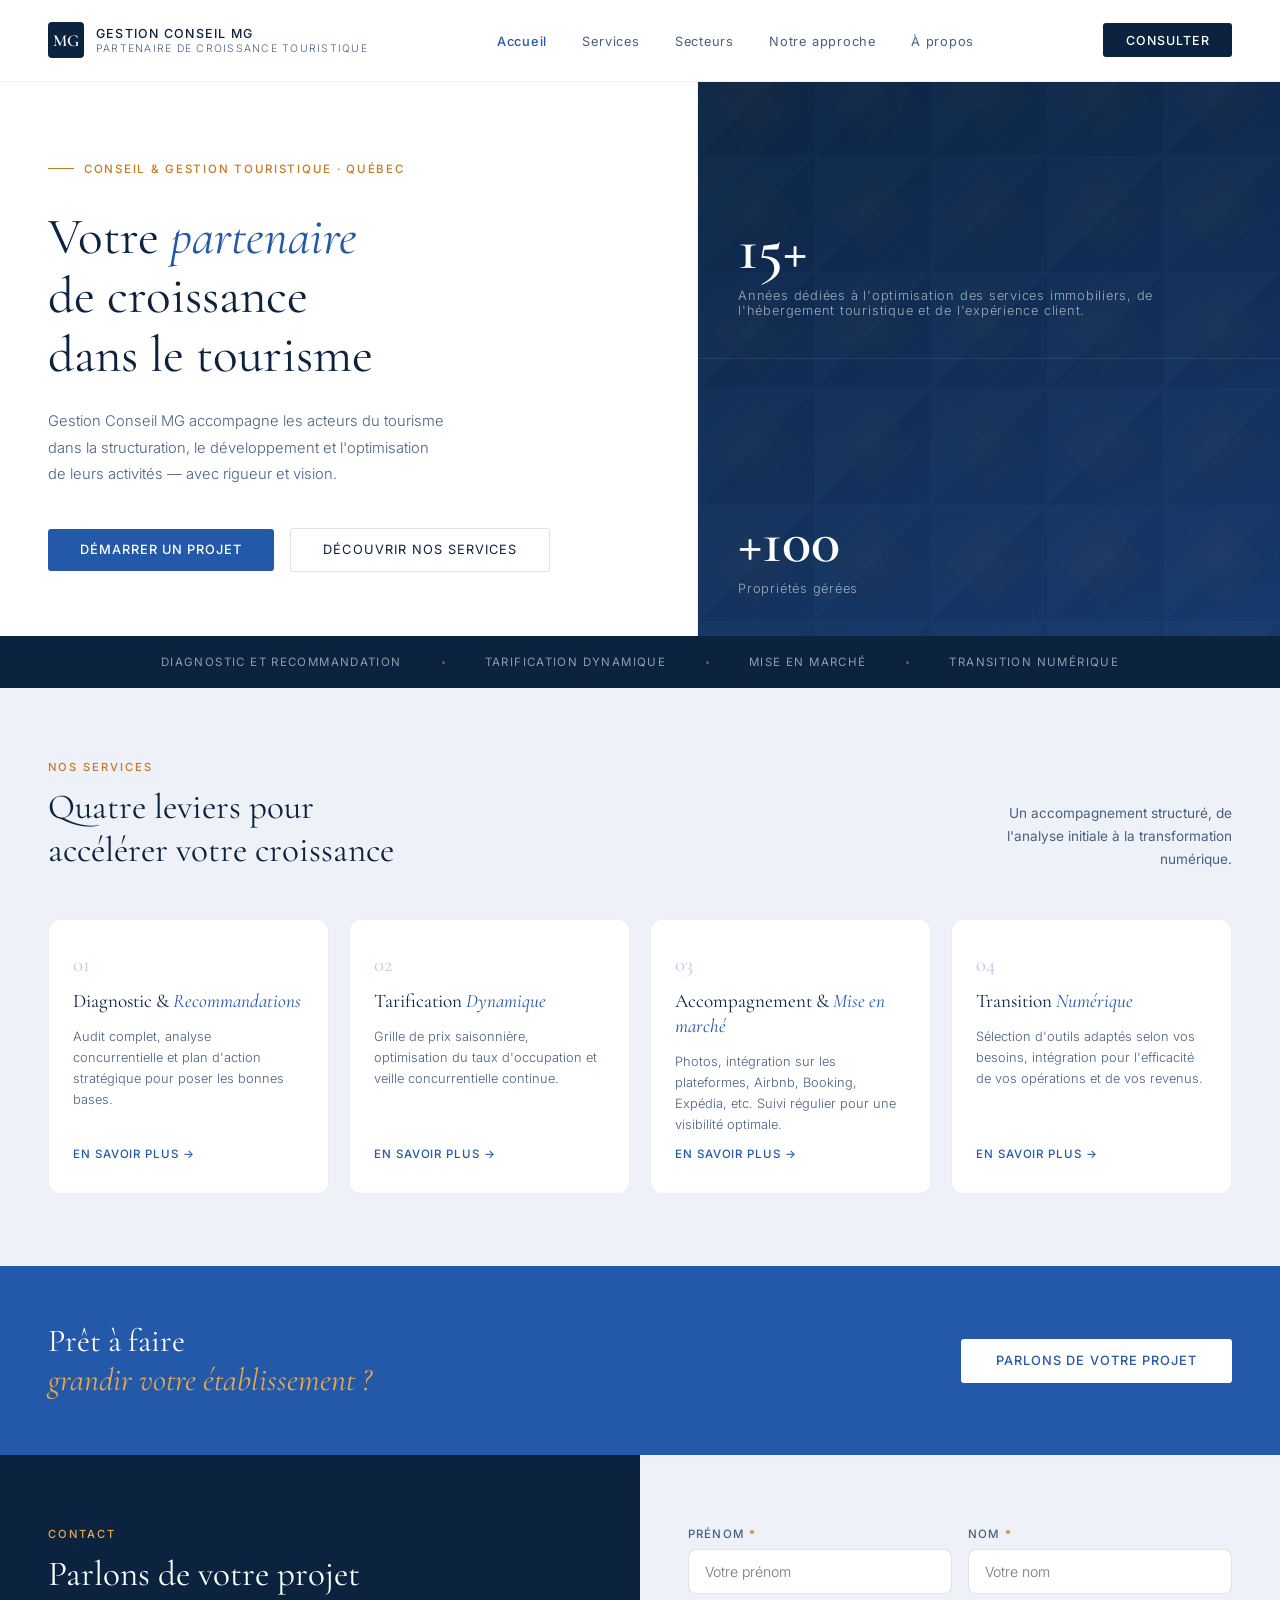
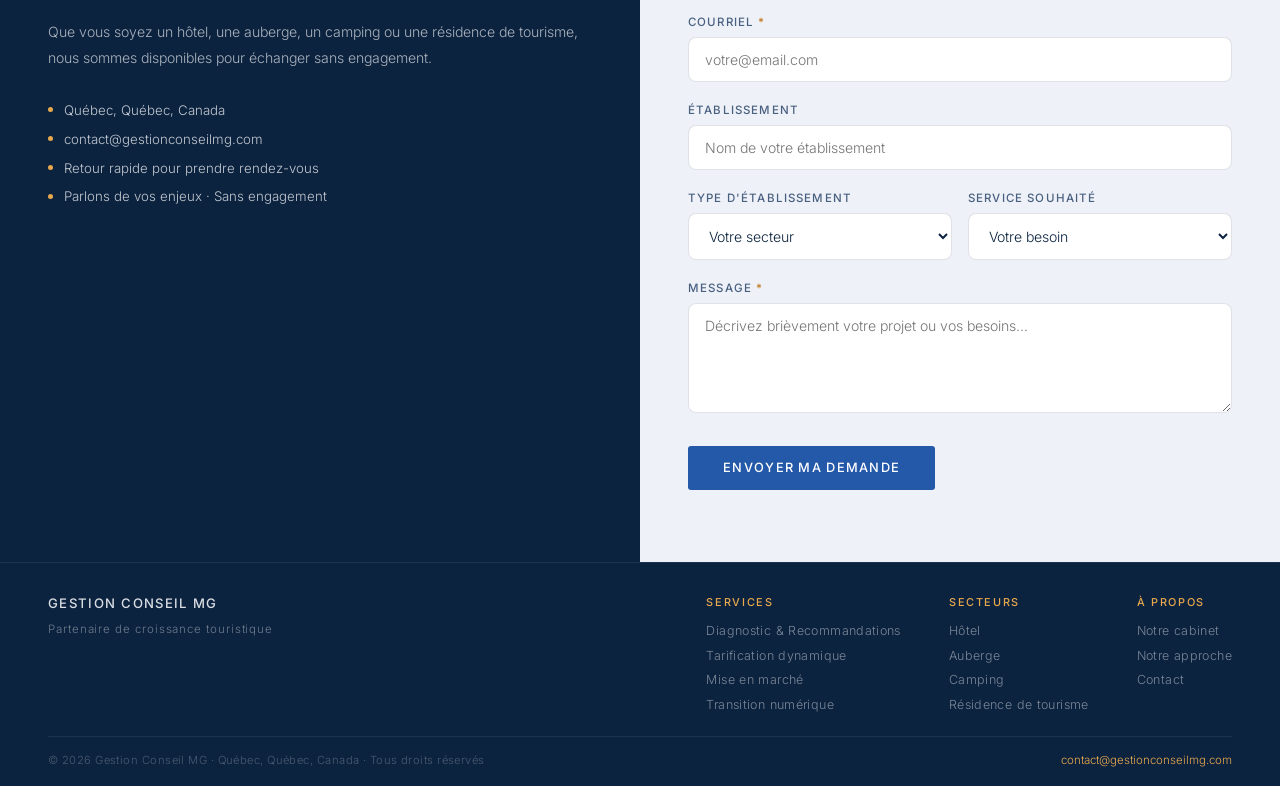
==== index.html @ 6c63197f "Rename index (3).html to index.html" ====
<!DOCTYPE html>
<html lang="fr">
<head>
  <meta charset="UTF-8"/>
  <meta name="viewport" content="width=device-width, initial-scale=1.0"/>
  <title>Gestion Conseil MG | Partenaire de croissance touristique</title>
  <meta name="description" content="Gestion Conseil MG accompagne les hôtels, auberges, campings et résidences de tourisme dans leur développement stratégique."/>
  <link rel="stylesheet" href="style.css"/>
  <style>
    .hero { display: grid; grid-template-columns: 1.2fr 1fr; min-height: 540px; }
    .hero-left { padding: 5rem 3rem 4rem; display: flex; flex-direction: column; justify-content: center; border-right: 0.5px solid var(--border-soft); }
    .hero-tag { display: inline-flex; align-items: center; gap: 10px; margin-bottom: 2rem; }
    .tag-line { width: 26px; height: 1px; background: var(--ocre); }
    .tag-txt { font-size: 0.72rem; font-weight: 500; letter-spacing: 0.15em; color: var(--ocre); text-transform: uppercase; }
    h1 { font-family: 'Cormorant Garamond', serif; font-size: 3.2rem; line-height: 1.15; color: var(--text); margin-bottom: 1.5rem; font-weight: 400; }
    h1 em { font-style: italic; color: var(--cobalt); }
    .hero-desc { font-size: 0.92rem; font-weight: 300; color: var(--text-muted); line-height: 1.8; max-width: 400px; margin-bottom: 2.5rem; }
    .hero-actions { display: flex; gap: 1rem; align-items: center; flex-wrap: wrap; }
    .hero-right { display: grid; grid-template-rows: 1fr 1fr; background: var(--encre); position: relative; overflow: hidden; }
    .hero-right-bg { position: absolute; inset: 0; width: 100%; height: 100%; z-index: 0; opacity: 0.18; }
    .hero-right-overlay { position: absolute; inset: 0; background: linear-gradient(160deg,rgba(12,35,64,.55) 0%,rgba(36,88,168,.35) 100%); z-index: 1; }
    .hero-stat-block { padding: 2.5rem; border-bottom: 0.5px solid rgba(255,255,255,.08); display: flex; flex-direction: column; justify-content: flex-end; position: relative; z-index: 2; }
    .hero-stat-block:last-child { border-bottom: none; }
    .big-num { font-family: 'Cormorant Garamond', serif; font-size: 3.8rem; font-weight: 600; color: #fff; line-height: 1; }
    .big-label { font-size: 0.8rem; font-weight: 300; color: rgba(255,255,255,.6); letter-spacing: .06em; margin-top: .5rem; }
    /* Services cards aperçu */
    .home-services { padding: 4.5rem 3rem; background: var(--bg-soft); }
    .svc-grid { display: grid; grid-template-columns: repeat(4,1fr); gap: 1.25rem; margin-top: 2.5rem; }
    .svc-card { background: var(--bg); border: 0.5px solid var(--border-soft); border-radius: var(--radius-lg); padding: 2rem 1.5rem; display: flex; flex-direction: column; gap: 0.75rem; transition: border-color .2s, box-shadow .2s; }
    .svc-card:hover { border-color: var(--cobalt); }
    .svc-n { font-family: 'Cormorant Garamond', serif; font-size: 1.3rem; color: var(--cobalt); opacity: .3; }
    .svc-card h3 { font-family: 'Cormorant Garamond', serif; font-size: 1.2rem; font-weight: 400; color: var(--text); line-height: 1.3; }
    .svc-card h3 em { font-style: italic; color: var(--cobalt); }
    .svc-card p { font-size: 0.8rem; font-weight: 300; color: var(--text-muted); line-height: 1.65; flex: 1; }
    .svc-link { font-size: 0.72rem; font-weight: 500; color: var(--cobalt); letter-spacing: .08em; text-transform: uppercase; text-decoration: none; }
    /* CTA BAND */
    .cta-band { padding: 3.5rem 3rem; background: var(--cobalt); display: flex; align-items: center; justify-content: space-between; gap: 2rem; flex-wrap: wrap; }
    .cta-band h2 { font-family: 'Cormorant Garamond', serif; font-size: 2rem; color: #fff; font-weight: 400; }
    .cta-band h2 em { font-style: italic; color: var(--safran); }
    .btn-white { background: #fff; color: var(--cobalt); border: none; padding: .9rem 2.2rem; font-family: 'Inter', sans-serif; font-size: .8rem; font-weight: 500; letter-spacing: .08em; text-transform: uppercase; cursor: pointer; border-radius: 3px; transition: opacity .2s; text-decoration: none; display: inline-block; }
    .btn-white:hover { opacity: .9; }
    /* CONTACT */
    .contact-section { display: grid; grid-template-columns: 1fr 1fr; }
    .contact-left { padding: 4.5rem 3rem; background: var(--encre); }
    .contact-left .sec-label { color: var(--safran); }
    .contact-left h2 { font-family: 'Cormorant Garamond', serif; font-size: 2.2rem; color: #fff; margin-bottom: 1.5rem; }
    .contact-left p { font-size: .88rem; font-weight: 300; color: rgba(255,255,255,.65); line-height: 1.8; margin-bottom: 2rem; }
    .contact-details { display: flex; flex-direction: column; gap: .8rem; }
    .cd { font-size: .83rem; font-weight: 300; color: rgba(255,255,255,.75); display: flex; align-items: center; gap: 11px; }
    .cd-dot { width: 5px; height: 5px; border-radius: 50%; background: var(--safran); flex-shrink: 0; }
    .contact-right { padding: 4.5rem 3rem; background: var(--bg-soft); }
    .form-group { margin-bottom: 1.3rem; }
    .form-group label { display: block; font-size: .72rem; font-weight: 500; letter-spacing: .1em; text-transform: uppercase; color: var(--text-muted); margin-bottom: .5rem; }
    .form-group input, .form-group textarea, .form-group select { width: 100%; padding: .82rem 1rem; border: 0.5px solid var(--border); border-radius: var(--radius); background: var(--bg); color: var(--text); font-family: 'Inter', sans-serif; font-size: .88rem; font-weight: 300; outline: none; transition: border-color .2s; }
    .form-group input:focus, .form-group textarea:focus, .form-group select:focus { border-color: var(--cobalt); }
    .form-group textarea { min-height: 110px; resize: vertical; }
    .form-row { display: grid; grid-template-columns: 1fr 1fr; gap: 1rem; }
    .submit { background: var(--cobalt); color: #fff; border: none; padding: .9rem 2.2rem; font-family: 'Inter', sans-serif; font-size: .8rem; font-weight: 500; letter-spacing: .1em; text-transform: uppercase; cursor: pointer; border-radius: 3px; margin-top: .5rem; transition: opacity .2s; }
    .submit:hover { opacity: .88; }
    @media (max-width:860px) {
      .hero { grid-template-columns: 1fr; }
      .hero-right { grid-template-columns: 1fr 1fr; grid-template-rows: auto; min-height: auto; }
      .hero-stat-block { border-bottom: none; border-right: 0.5px solid rgba(255,255,255,.08); }
      .hero-stat-block:last-child { border-right: none; }
      h1 { font-size: 2.4rem; }
      .hero-left { padding: 3rem 1.5rem; }
      .svc-grid { grid-template-columns: 1fr 1fr; }
      .home-services { padding: 3rem 1.5rem; }
      .cta-band { padding: 2.5rem 1.5rem; flex-direction: column; align-items: flex-start; }
      .contact-section { grid-template-columns: 1fr; }
      .contact-left, .contact-right { padding: 3rem 1.5rem; }
      .form-row { grid-template-columns: 1fr; }
    }
    @media (max-width:520px) { .svc-grid { grid-template-columns: 1fr; } }
  </style>
</head>
<body>

<nav>
  <a class="logo-wrap" href="index.html">
    <div class="logo-mark"><span>MG</span></div>
    <div><div class="logo-text">Gestion Conseil MG</div><div class="logo-sub">Partenaire de croissance touristique</div></div>
  </a>
  <ul class="nav-links">
    <li><a href="index.html" class="active">Accueil</a></li>
    <li><a href="services.html">Services</a></li>
    <li><a href="secteurs.html">Secteurs</a></li>
    <li><a href="approche.html">Notre approche</a></li>
    <li><a href="apropos.html">À propos</a></li>
  </ul>
  <a class="nav-cta" href="#contact">Consulter</a>
  <button class="hamburger" aria-label="Menu"><span></span><span></span><span></span></button>
</nav>
<div class="mobile-menu">
  <a href="index.html">Accueil</a>
  <a href="services.html">Services</a>
  <a href="secteurs.html">Secteurs</a>
  <a href="approche.html">Notre approche</a>
  <a href="apropos.html">À propos</a>
  <a class="mobile-cta" href="#contact">Consulter</a>
</div>

<!-- HERO -->
<section class="hero">
  <div class="hero-left">
    <div class="hero-tag"><div class="tag-line"></div><div class="tag-txt">Conseil &amp; Gestion Touristique · Québec</div></div>
    <h1>Votre <em>partenaire</em><br>de croissance<br>dans le tourisme</h1>
    <p class="hero-desc">Gestion Conseil MG accompagne les acteurs du tourisme dans la structuration, le développement et l'optimisation de leurs activités — avec rigueur et vision.</p>
    <div class="hero-actions">
      <a class="btn-dark" href="#contact">Démarrer un projet</a>
      <a class="btn-outline" href="services.html">Découvrir nos services</a>
    </div>
  </div>
  <div class="hero-right">
    <svg class="hero-right-bg" xmlns="http://www.w3.org/2000/svg" viewBox="0 0 400 600" preserveAspectRatio="xMidYMid slice">
      <defs>
        <pattern id="geo" x="0" y="0" width="80" height="80" patternUnits="userSpaceOnUse">
          <polygon points="0,0 80,0 0,80" fill="#5B90D8" opacity=".6"/>
          <polygon points="80,80 80,0 0,80" fill="#2458A8" opacity=".5"/>
          <polygon points="40,10 70,40 40,70 10,40" fill="#C47A1E" opacity=".25"/>
          <rect x="32" y="32" width="16" height="16" fill="#fff" opacity=".08" transform="rotate(45 40 40)"/>
        </pattern>
        <pattern id="grid" x="0" y="0" width="40" height="40" patternUnits="userSpaceOnUse">
          <line x1="40" y1="0" x2="0" y2="40" stroke="#fff" stroke-width=".4" opacity=".3"/>
          <line x1="0" y1="0" x2="40" y2="40" stroke="#fff" stroke-width=".4" opacity=".15"/>
        </pattern>
      </defs>
      <rect width="400" height="600" fill="url(#geo)"/>
      <rect width="400" height="600" fill="url(#grid)"/>
      <polygon points="0,0 200,0 0,200" fill="#E8A84C" opacity=".12"/>
      <polygon points="400,600 200,600 400,400" fill="#5B90D8" opacity=".15"/>
      <circle cx="320" cy="480" r="90" fill="none" stroke="#C47A1E" stroke-width="1" opacity=".2"/>
      <circle cx="80" cy="120" r="60" fill="none" stroke="#fff" stroke-width=".8" opacity=".12"/>
      <line x1="0" y1="400" x2="400" y2="200" stroke="#E8A84C" stroke-width=".8" opacity=".15"/>
    </svg>
    <div class="hero-right-overlay"></div>
    <div class="hero-stat-block">
      <div class="big-num">15+</div>
      <div class="big-label">Années dédiées à l'optimisation des services immobiliers, de l'hébergement touristique et de l'expérience client.</div>
    </div>
    <div class="hero-stat-block">
      <div class="big-num">+100</div>
      <div class="big-label">Propriétés gérées</div>
    </div>
  </div>
</section>

<!-- TAGLINE BAR -->
<div class="tagline-bar">
  <span class="tl-item">Diagnostic et Recommandation </span><div class="tl-dot"></div>
  <span class="tl-item">Tarification dynamique</span><div class="tl-dot"></div>
  <span class="tl-item">Mise en marché</span><div class="tl-dot"></div>
  <span class="tl-item">Transition numérique</span>
</div>

<!-- APERÇU SERVICES -->
<section class="home-services">
  <div class="sec-header">
    <div><span class="sec-label">Nos services</span><h2>Quatre leviers pour<br>accélérer votre croissance</h2></div>
    <p class="sec-desc-right">Un accompagnement structuré, de l'analyse initiale à la transformation numérique.</p>
  </div>
  <div class="svc-grid">
    <div class="svc-card">
      <div class="svc-n">01</div>
      <h3>Diagnostic &amp; <em>Recommandations</em></h3>
      <p>Audit complet, analyse concurrentielle et plan d'action stratégique pour poser les bonnes bases.</p>
      <a class="svc-link" href="services.html">En savoir plus →</a>
    </div>
    <div class="svc-card">
      <div class="svc-n">02</div>
      <h3>Tarification <em>Dynamique</em></h3>
      <p>Grille de prix saisonnière, optimisation du taux d'occupation et veille concurrentielle continue.</p>
      <a class="svc-link" href="services.html">En savoir plus →</a>
    </div>
    <div class="svc-card">
      <div class="svc-n">03</div>
      <h3>Accompagnement &amp; <em>Mise en marché</em></h3>
      <p>Photos, intégration sur les plateformes, Airbnb, Booking, Expédia, etc. Suivi régulier pour une visibilité optimale.</p>
      <a class="svc-link" href="services.html">En savoir plus →</a>
    </div>
    <div class="svc-card">
      <div class="svc-n">04</div>
      <h3>Transition <em>Numérique</em></h3>
      <p>Sélection d'outils adaptés selon vos besoins, intégration pour l'efficacité de vos opérations et de vos revenus.</p>
      <a class="svc-link" href="services.html">En savoir plus →</a>
    </div>
  </div>
</section>

<!-- CTA BAND -->
<div class="cta-band">
  <h2>Prêt à faire<br><em>grandir votre établissement ?</em></h2>
  <a class="btn-white" href="#contact">Parlons de votre projet</a>
</div>

<!-- CONTACT -->
<section class="contact-section" id="contact">
  <div class="contact-left">
    <span class="sec-label">Contact</span>
    <h2>Parlons de votre projet</h2>
    <p>Que vous soyez un hôtel, une auberge, un camping ou une résidence de tourisme, nous sommes disponibles pour échanger sans engagement.</p>
    <div class="contact-details">
      <div class="cd"><div class="cd-dot"></div>Québec, Québec, Canada</div>
      <div class="cd"><div class="cd-dot"></div>contact@gestionconseilmg.com</div>
      <div class="cd"><div class="cd-dot"></div>Retour rapide pour prendre rendez-vous</div>
      <div class="cd"><div class="cd-dot"></div>Parlons de vos enjeux · Sans engagement</div>
    </div>
  </div>
  <div class="contact-right">

    <!-- Message de succès (masqué par défaut) -->
    <div id="form-success" style="display:none;padding:2.5rem;text-align:center;">
      <div style="width:52px;height:52px;background:#EEF2F8;border-radius:50%;display:flex;align-items:center;justify-content:center;margin:0 auto 1.25rem;">
        <svg width="24" height="24" viewBox="0 0 24 24" fill="none" stroke="#2458A8" stroke-width="2" stroke-linecap="round" stroke-linejoin="round"><polyline points="20 6 9 17 4 12"/></svg>
      </div>
      <h3 style="font-family:'Cormorant Garamond',serif;font-size:1.5rem;font-weight:400;color:#0C2340;margin-bottom:.6rem">Message envoyé !</h3>
      <p style="font-size:.88rem;font-weight:300;color:#4A6080;line-height:1.7">Merci pour votre message. Nous vous répondrons dans les 24h ouvrées.</p>
      <button onclick="resetForm()" style="margin-top:1.5rem;background:transparent;border:1px solid #2458A8;color:#2458A8;padding:.6rem 1.4rem;border-radius:3px;font-family:'Inter',sans-serif;font-size:.78rem;font-weight:500;letter-spacing:.08em;text-transform:uppercase;cursor:pointer;">Envoyer un autre message</button>
    </div>

    <!-- Message d'erreur (masqué par défaut) -->
    <div id="form-error" style="display:none;padding:.75rem 1rem;background:#FEF2F2;border:0.5px solid #FCA5A5;border-radius:6px;margin-bottom:1.2rem;font-size:.83rem;color:#991B1B;">
      Une erreur s'est produite. Veuillez réessayer ou nous écrire directement à <a href="mailto:contact@gestionconseilmg.com" style="color:#991B1B;font-weight:500">contact@gestionconseilmg.com</a>
    </div>

    <form id="contact-form"
          action="https://formspree.io/f/xbdpvber"
          method="POST">

      <!-- Champ anti-spam honeypot (invisible) -->
      <input type="text" name="_gotcha" style="display:none"/>

      <!-- Sujet du courriel reçu dans Formspree -->
      <input type="hidden" name="_subject" value="Nouvelle demande — Gestion Conseil MG"/>

      <div class="form-row">
        <div class="form-group">
          <label for="prenom">Prénom <span style="color:#C47A1E">*</span></label>
          <input type="text" id="prenom" name="prenom" placeholder="Votre prénom" required/>
        </div>
        <div class="form-group">
          <label for="nom">Nom <span style="color:#C47A1E">*</span></label>
          <input type="text" id="nom" name="nom" placeholder="Votre nom" required/>
        </div>
      </div>

      <div class="form-group">
        <label for="email">Courriel <span style="color:#C47A1E">*</span></label>
        <input type="email" id="email" name="email" placeholder="votre@email.com" required/>
      </div>

      <div class="form-group">
        <label for="etablissement">Établissement</label>
        <input type="text" id="etablissement" name="etablissement" placeholder="Nom de votre établissement"/>
      </div>

      <div class="form-row">
        <div class="form-group">
          <label for="secteur">Type d'établissement</label>
          <select id="secteur" name="secteur">
            <option value="" disabled selected>Votre secteur</option>
            <option>Hôtel</option>
            <option>Auberge</option>
            <option>Camping</option>
            <option>Résidence de tourisme</option>
            <option>Autre</option>
          </select>
        </div>
        <div class="form-group">
          <label for="service">Service souhaité</label>
          <select id="service" name="service">
            <option value="" disabled selected>Votre besoin</option>
            <option>Diagnostic et recommandations</option>
            <option>Tarification dynamique</option>
            <option>Mise en marché</option>
            <option>Transition numérique</option>
            <option>Autre</option>
            <option>L'ensemble</option>
            
          </select>
        </div>
      </div>

      <div class="form-group">
        <label for="message">Message <span style="color:#C47A1E">*</span></label>
        <textarea id="message" name="message" placeholder="Décrivez brièvement votre projet ou vos besoins..." required></textarea>
      </div>

      <button type="submit" class="submit" id="submit-btn">Envoyer ma demande</button>
    </form>
  </div>
</section>

<!-- FOOTER -->
<footer>
  <div class="footer-top">
    <div class="foot-brand">
      <span class="foot-logo">Gestion Conseil MG</span>
      <span class="foot-tagline">Partenaire de croissance touristique</span>
    </div>
    <div class="foot-nav">
      <div class="foot-nav-col">
        <span class="foot-col-title">Services</span>
        <a href="services.html">Diagnostic &amp; Recommandations</a>
        <a href="services.html">Tarification dynamique</a>
        <a href="services.html">Mise en marché</a>
        <a href="services.html">Transition numérique</a>
      </div>
      <div class="foot-nav-col">
        <span class="foot-col-title">Secteurs</span>
        <a href="secteurs.html">Hôtel</a>
        <a href="secteurs.html">Auberge</a>
        <a href="secteurs.html">Camping</a>
        <a href="secteurs.html">Résidence de tourisme</a>
      </div>
      <div class="foot-nav-col">
        <span class="foot-col-title">À propos</span>
        <a href="apropos.html">Notre cabinet</a>
        <a href="approche.html">Notre approche</a>
        <a href="#contact">Contact</a>
      </div>
    </div>
  </div>
  <div class="footer-bottom">
    <span class="foot-copy">© 2026 Gestion Conseil MG · Québec, Québec, Canada · Tous droits réservés</span>
    <span class="foot-contact"><a href="mailto:matthieu.gergaud@gmail.com">contact@gestionconseilmg.com</a></span>
  </div>
</footer>

<script>
// Hamburger menu
const hamburger=document.querySelector('.hamburger'),mobileMenu=document.querySelector('.mobile-menu');
hamburger.addEventListener('click',()=>{hamburger.classList.toggle('open');mobileMenu.classList.toggle('open');document.body.style.overflow=mobileMenu.classList.contains('open')?'hidden':'';});
mobileMenu.querySelectorAll('a').forEach(a=>a.addEventListener('click',()=>{hamburger.classList.remove('open');mobileMenu.classList.remove('open');document.body.style.overflow='';}));

// Formulaire Formspree
const form = document.getElementById('contact-form');
const btn  = document.getElementById('submit-btn');
const successBox = document.getElementById('form-success');
const errorBox   = document.getElementById('form-error');

form.addEventListener('submit', async function(e) {
  e.preventDefault();
  errorBox.style.display = 'none';

  // État : envoi en cours
  btn.textContent = 'Envoi en cours…';
  btn.disabled = true;
  btn.style.opacity = '0.65';

  try {
    const data = new FormData(form);
    const response = await fetch(form.action, {
      method: 'POST',
      body: data,
      headers: { 'Accept': 'application/json' }
    });

    if (response.ok) {
      // Succès : afficher le message de confirmation
      form.style.display = 'none';
      successBox.style.display = 'block';
    } else {
      // Erreur serveur Formspree
      const json = await response.json();
      throw new Error(json.error || 'Erreur serveur');
    }
  } catch (err) {
    // Afficher le message d'erreur
    errorBox.style.display = 'block';
    btn.textContent = 'Envoyer ma demande';
    btn.disabled = false;
    btn.style.opacity = '1';
    errorBox.scrollIntoView({ behavior: 'smooth', block: 'nearest' });
  }
});

function resetForm() {
  form.reset();
  form.style.display = 'block';
  successBox.style.display = 'none';
  btn.textContent = 'Envoyer ma demande';
  btn.disabled = false;
  btn.style.opacity = '1';
}
</script>
</body>
</html>
---- style.css ----
@import url('https://fonts.googleapis.com/css2?family=Cormorant+Garamond:ital,wght@0,400;0,600;1,400&family=Inter:wght@300;400;500&display=swap');

:root {
  --encre:       #0C2340;
  --cobalt:      #2458A8;
  --ciel:        #5B90D8;
  --ocre:        #C47A1E;
  --safran:      #E8A84C;
  --ivoire:      #FAF4EA;
  --text:        #0C2340;
  --text-muted:  #4A6080;
  --bg:          #ffffff;
  --bg-soft:     #EEF2F8;
  --border:      rgba(12,35,64,0.13);
  --border-soft: rgba(12,35,64,0.07);
  --radius:      8px;
  --radius-lg:   12px;
}

* { margin: 0; padding: 0; box-sizing: border-box; }
body { font-family: 'Inter', sans-serif; background: var(--bg); color: var(--text); -webkit-font-smoothing: antialiased; }

/* NAV */
nav { display: flex; justify-content: space-between; align-items: center; padding: 1.4rem 3rem; border-bottom: 0.5px solid var(--border-soft); position: sticky; top: 0; background: var(--bg); z-index: 200; }
.logo-wrap { display: flex; align-items: center; gap: 12px; text-decoration: none; }
.logo-mark { width: 36px; height: 36px; background: var(--encre); border-radius: 4px; display: flex; align-items: center; justify-content: center; flex-shrink: 0; }
.logo-mark span { font-family: 'Cormorant Garamond', serif; font-size: 1.05rem; font-weight: 600; color: #fff; }
.logo-text { font-size: 0.78rem; font-weight: 500; letter-spacing: 0.1em; color: var(--text); text-transform: uppercase; line-height: 1.3; }
.logo-sub { font-size: 0.65rem; font-weight: 300; letter-spacing: 0.12em; color: var(--text-muted); text-transform: uppercase; }
.nav-links { display: flex; gap: 2.2rem; list-style: none; align-items: center; }
.nav-links a { font-size: 0.8rem; color: var(--text-muted); text-decoration: none; letter-spacing: 0.06em; transition: color 0.2s; }
.nav-links a:hover, .nav-links a.active { color: var(--cobalt); font-weight: 500; }
.nav-cta { font-size: 0.78rem; font-weight: 500; background: var(--encre); color: #fff; border: none; padding: 0.6rem 1.4rem; border-radius: 3px; cursor: pointer; font-family: 'Inter', sans-serif; letter-spacing: 0.08em; text-transform: uppercase; transition: opacity 0.2s; text-decoration: none; display: inline-block; }
.nav-cta:hover { opacity: 0.85; }

/* HAMBURGER */
.hamburger { display: none; flex-direction: column; gap: 5px; cursor: pointer; padding: 4px; background: none; border: none; z-index: 300; }
.hamburger span { display: block; width: 24px; height: 2px; background: var(--encre); border-radius: 2px; transition: transform 0.3s, opacity 0.3s; }
.hamburger.open span:nth-child(1) { transform: translateY(7px) rotate(45deg); }
.hamburger.open span:nth-child(2) { opacity: 0; }
.hamburger.open span:nth-child(3) { transform: translateY(-7px) rotate(-45deg); }

/* MENU MOBILE */
.mobile-menu { display: none; position: fixed; inset: 0; background: var(--bg); z-index: 150; flex-direction: column; align-items: center; justify-content: center; padding: 5rem 2rem 3rem; }
.mobile-menu.open { display: flex; }
.mobile-menu a { font-size: 1.6rem; font-family: 'Cormorant Garamond', serif; font-weight: 400; color: var(--text); text-decoration: none; padding: 1.1rem 0; width: 100%; text-align: center; border-bottom: 0.5px solid var(--border-soft); transition: color 0.2s; }
.mobile-menu a:first-child { border-top: 0.5px solid var(--border-soft); }
.mobile-menu a:hover { color: var(--cobalt); }
.mobile-menu .mobile-cta { margin-top: 2rem; background: var(--cobalt); color: #fff; padding: 0.9rem 2.5rem; border-radius: 3px; font-family: 'Inter', sans-serif; font-size: 0.85rem; font-weight: 500; letter-spacing: 0.08em; text-transform: uppercase; text-decoration: none; }

/* TAGLINE BAR */
.tagline-bar { padding: 1.2rem 3rem; display: flex; align-items: center; justify-content: center; gap: 2.5rem; background: var(--encre); flex-wrap: wrap; }
.tl-item { font-size: 0.72rem; font-weight: 400; color: rgba(255,255,255,0.55); letter-spacing: 0.12em; text-transform: uppercase; }
.tl-dot { width: 3px; height: 3px; border-radius: 50%; background: var(--ocre); opacity: 0.6; }

/* FOOTER */
footer { padding: 2rem 3rem 1.2rem; background: var(--encre); border-top: 0.5px solid rgba(255,255,255,0.07); }
.footer-top { display: flex; justify-content: space-between; align-items: flex-start; flex-wrap: wrap; gap: 2rem; margin-bottom: 1.5rem; }
.foot-brand .foot-logo { font-size: 0.82rem; font-weight: 500; letter-spacing: 0.1em; color: rgba(255,255,255,0.85); text-transform: uppercase; display: block; margin-bottom: 0.4rem; }
.foot-brand .foot-tagline { font-size: 0.72rem; font-weight: 300; color: rgba(255,255,255,0.4); letter-spacing: 0.08em; }
.foot-nav { display: flex; gap: 3rem; flex-wrap: wrap; }
.foot-nav-col { display: flex; flex-direction: column; gap: 0.6rem; }
.foot-nav-col .foot-col-title { font-size: 0.68rem; font-weight: 500; letter-spacing: 0.15em; text-transform: uppercase; color: var(--safran); margin-bottom: 0.3rem; }
.foot-nav-col a { font-size: 0.78rem; font-weight: 300; color: rgba(255,255,255,0.45); text-decoration: none; transition: color 0.2s; letter-spacing: 0.03em; }
.foot-nav-col a:hover { color: rgba(255,255,255,0.85); }
.footer-bottom { border-top: 0.5px solid rgba(255,255,255,0.07); padding-top: 1rem; display: flex; justify-content: space-between; align-items: center; flex-wrap: wrap; gap: 0.5rem; }
.foot-copy { font-size: 0.7rem; font-weight: 300; color: rgba(255,255,255,0.25); letter-spacing: 0.04em; }
.foot-contact { font-size: 0.72rem; font-weight: 300; color: rgba(255,255,255,0.35); }
.foot-contact a { color: var(--safran); text-decoration: none; }
.foot-contact a:hover { color: #fff; }

/* COMPOSANTS */
.sec-label { font-size: 0.7rem; font-weight: 500; letter-spacing: 0.18em; color: var(--ocre); text-transform: uppercase; margin-bottom: 0.75rem; display: block; }
h2 { font-family: 'Cormorant Garamond', serif; font-size: 2.2rem; font-weight: 400; color: var(--text); line-height: 1.2; }
.sec-header { display: flex; align-items: flex-end; justify-content: space-between; margin-bottom: 3rem; }
.sec-desc-right { font-size: 0.85rem; color: var(--text-muted); line-height: 1.7; max-width: 280px; text-align: right; }
.section { padding: 4.5rem 3rem; }
.btn-dark { background: var(--cobalt); color: #fff; border: none; padding: 0.85rem 2rem; font-family: 'Inter', sans-serif; font-size: 0.8rem; font-weight: 500; letter-spacing: 0.08em; text-transform: uppercase; cursor: pointer; border-radius: 3px; transition: opacity 0.2s; text-decoration: none; display: inline-block; }
.btn-dark:hover { opacity: 0.88; }
.btn-outline { background: transparent; color: var(--text); border: 0.5px solid var(--border); padding: 0.85rem 2rem; font-family: 'Inter', sans-serif; font-size: 0.8rem; letter-spacing: 0.08em; text-transform: uppercase; cursor: pointer; border-radius: 3px; transition: border-color 0.2s, color 0.2s; text-decoration: none; display: inline-block; }
.btn-outline:hover { border-color: var(--ocre); color: var(--ocre); }
.page-hero { padding: 4rem 3rem 3.5rem; background: var(--encre); }
.page-hero .sec-label { color: var(--safran); }
.page-hero h1 { font-family: 'Cormorant Garamond', serif; font-size: 2.8rem; font-weight: 400; line-height: 1.15; color: #fff; margin-bottom: 1rem; }
.page-hero h1 em { font-style: italic; color: var(--safran); }
.page-hero p { font-size: 0.95rem; font-weight: 300; color: rgba(255,255,255,0.6); line-height: 1.8; max-width: 520px; }

/* RESPONSIVE */
@media (max-width: 860px) {
  nav { padding: 1rem 1.5rem; }
  .nav-links, .nav-cta { display: none; }
  .hamburger { display: flex; }
  .page-hero { padding: 3rem 1.5rem 2.5rem; }
  .page-hero h1 { font-size: 2rem; }
  .section { padding: 3rem 1.5rem; }
  .sec-header { flex-direction: column; align-items: flex-start; gap: 1rem; }
  .sec-desc-right { text-align: left; max-width: 100%; }
  footer { padding: 2rem 1.5rem 1.2rem; }
  .footer-top { flex-direction: column; gap: 1.5rem; }
  .foot-nav { gap: 1.5rem; }
  .tagline-bar { gap: 1.2rem; padding: 1rem 1.5rem; }
  .footer-bottom { flex-direction: column; align-items: flex-start; gap: 0.4rem; }
  .hero-right-bg {
    position: absolute;
    inset: 0;
    width: 100%;
    height: 100%;
    z-index: 0;
    opacity: 0.40;
    object-fit: cover;
}
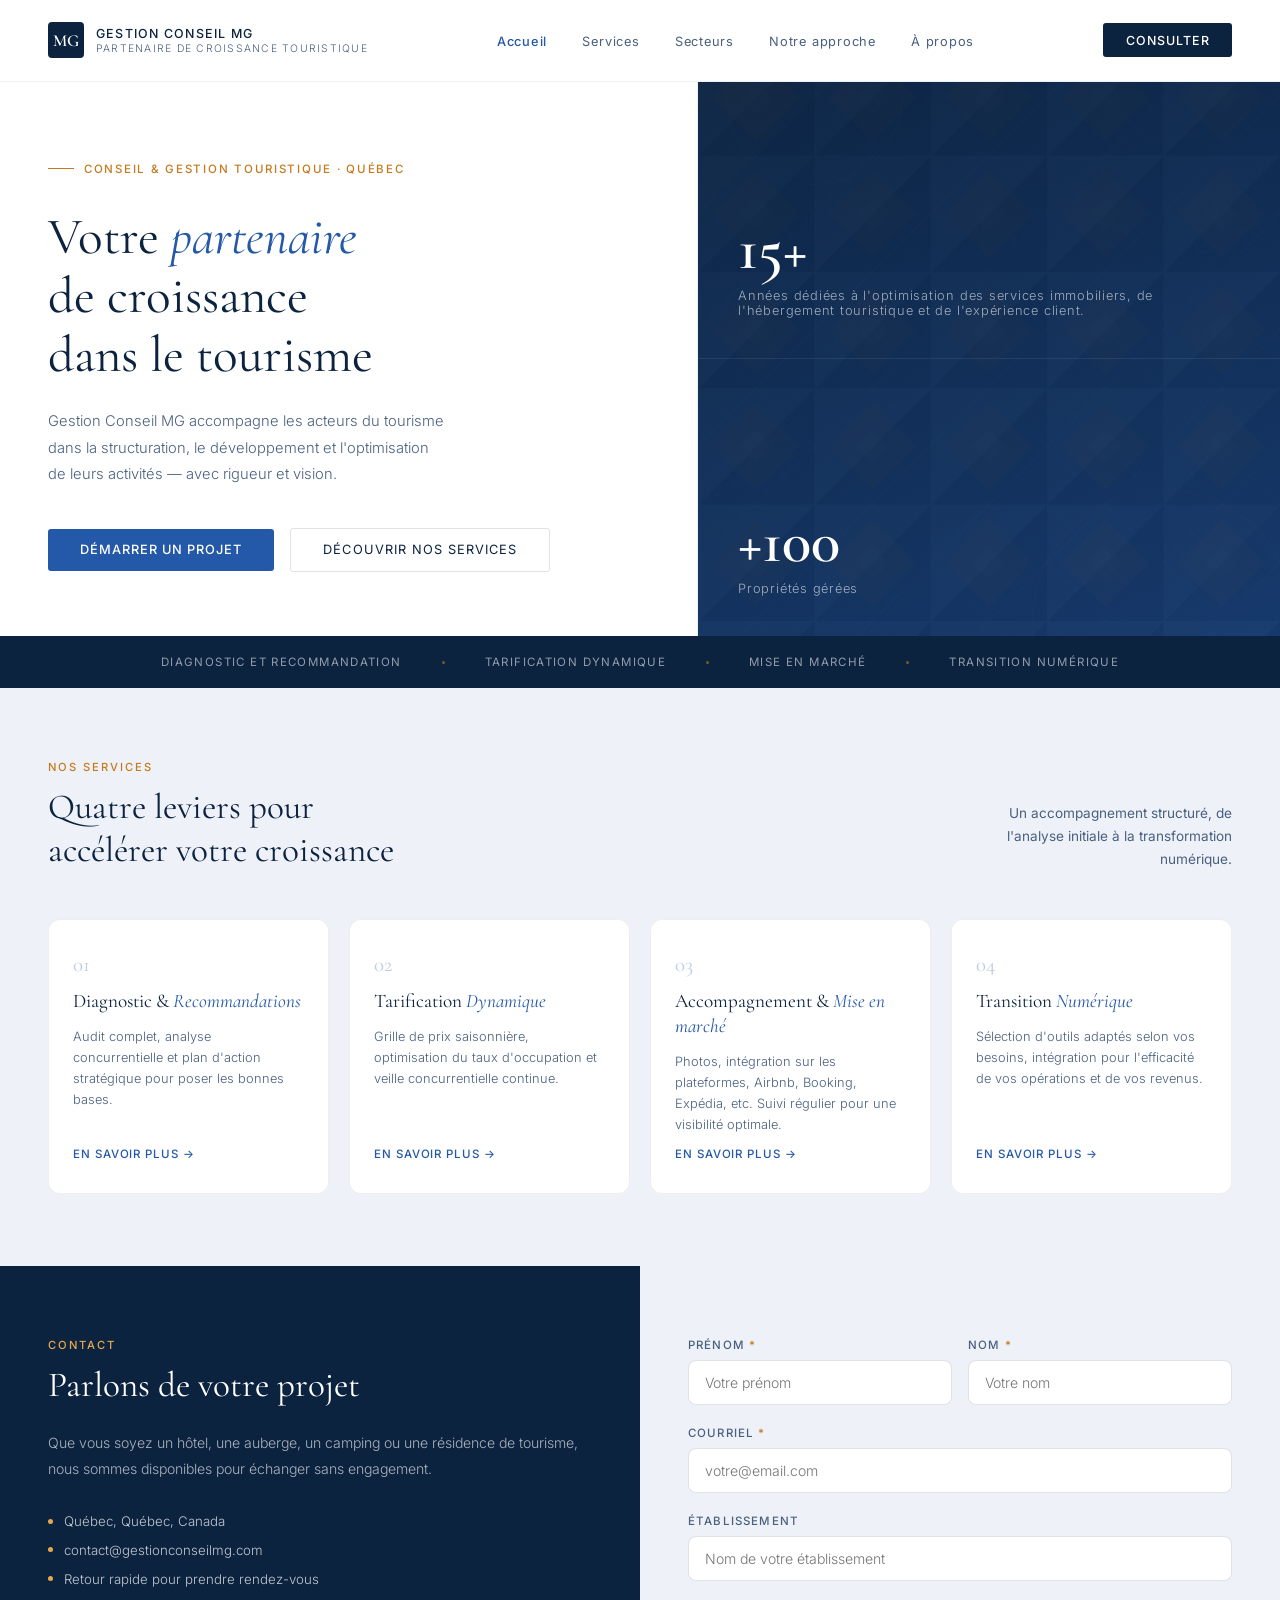
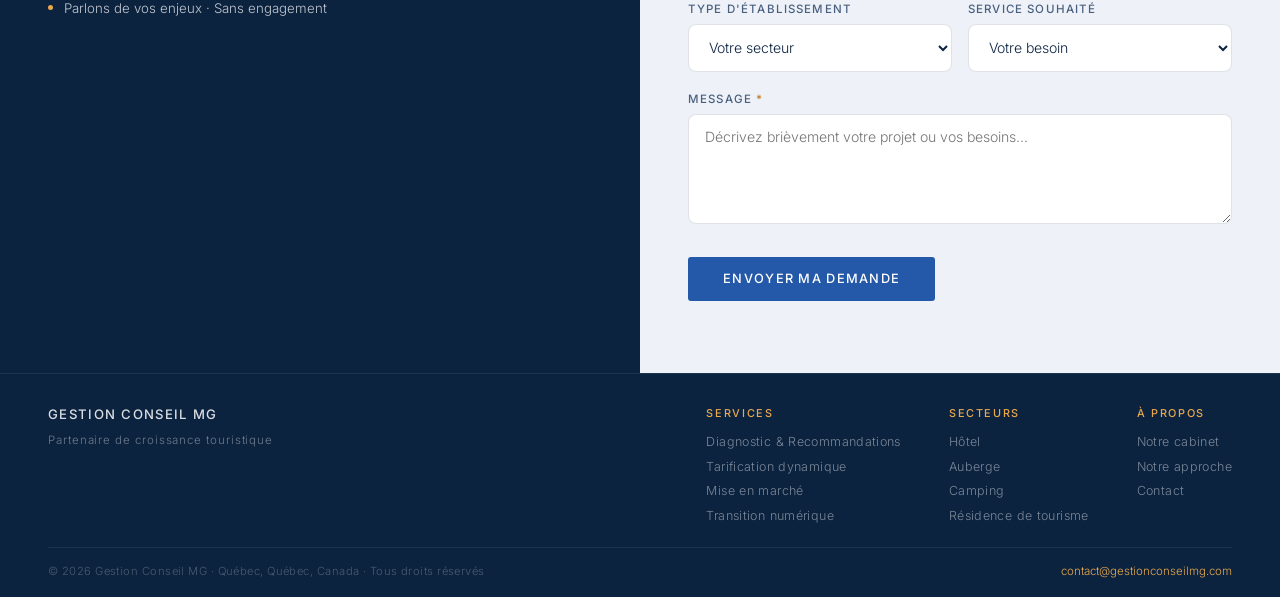
==== commit 847605f3: "Update index.html" ====
--- a/index.html
+++ b/index.html
@@ -187,12 +187,6 @@
   </div>
 </section>
 
-<!-- CTA BAND -->
-<div class="cta-band">
-  <h2>Prêt à faire<br><em>grandir votre établissement ?</em></h2>
-  <a class="btn-white" href="#contact">Parlons de votre projet</a>
-</div>
-
 <!-- CONTACT -->
 <section class="contact-section" id="contact">
   <div class="contact-left">
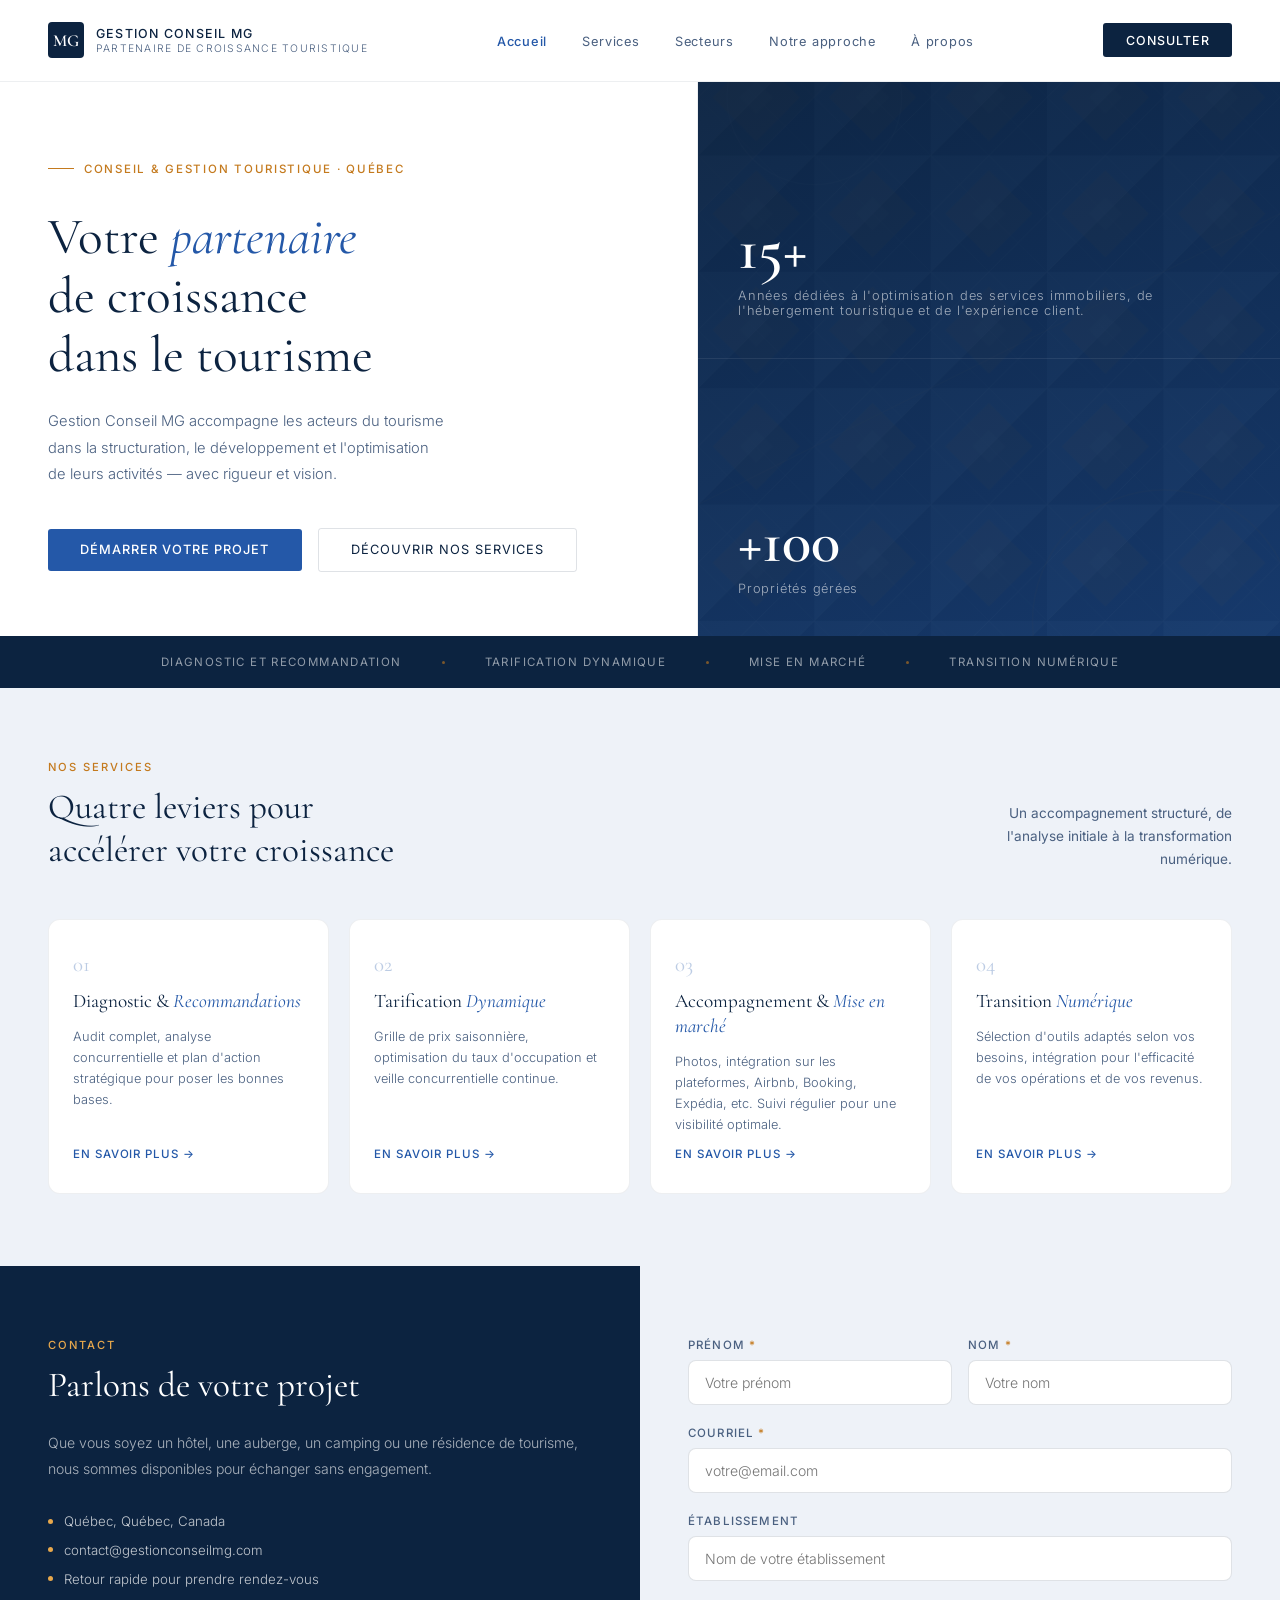
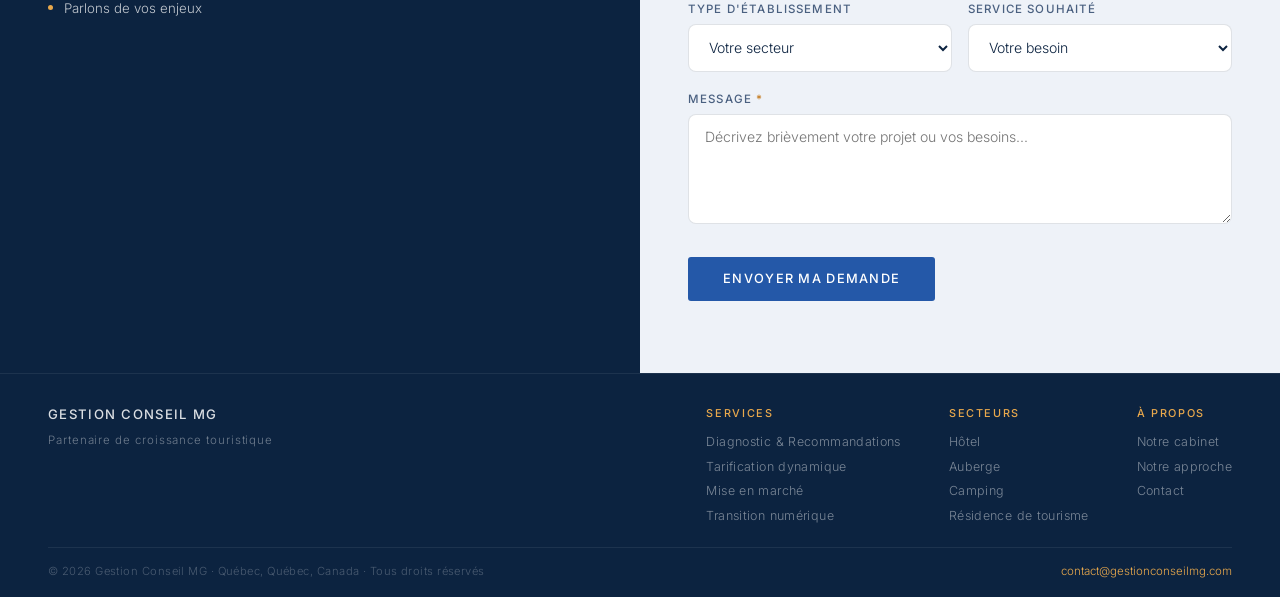
==== commit cdc45512: "Update project initiation text in index.html" ====
--- a/index.html
+++ b/index.html
@@ -107,7 +107,7 @@
     <h1>Votre <em>partenaire</em><br>de croissance<br>dans le tourisme</h1>
     <p class="hero-desc">Gestion Conseil MG accompagne les acteurs du tourisme dans la structuration, le développement et l'optimisation de leurs activités — avec rigueur et vision.</p>
     <div class="hero-actions">
-      <a class="btn-dark" href="#contact">Démarrer un projet</a>
+      <a class="btn-dark" href="#contact">Démarrer votre projet</a>
       <a class="btn-outline" href="services.html">Découvrir nos services</a>
     </div>
   </div>
@@ -197,7 +197,7 @@
       <div class="cd"><div class="cd-dot"></div>Québec, Québec, Canada</div>
       <div class="cd"><div class="cd-dot"></div>contact@gestionconseilmg.com</div>
       <div class="cd"><div class="cd-dot"></div>Retour rapide pour prendre rendez-vous</div>
-      <div class="cd"><div class="cd-dot"></div>Parlons de vos enjeux · Sans engagement</div>
+      <div class="cd"><div class="cd-dot"></div>Parlons de vos enjeux</div>
     </div>
   </div>
   <div class="contact-right">
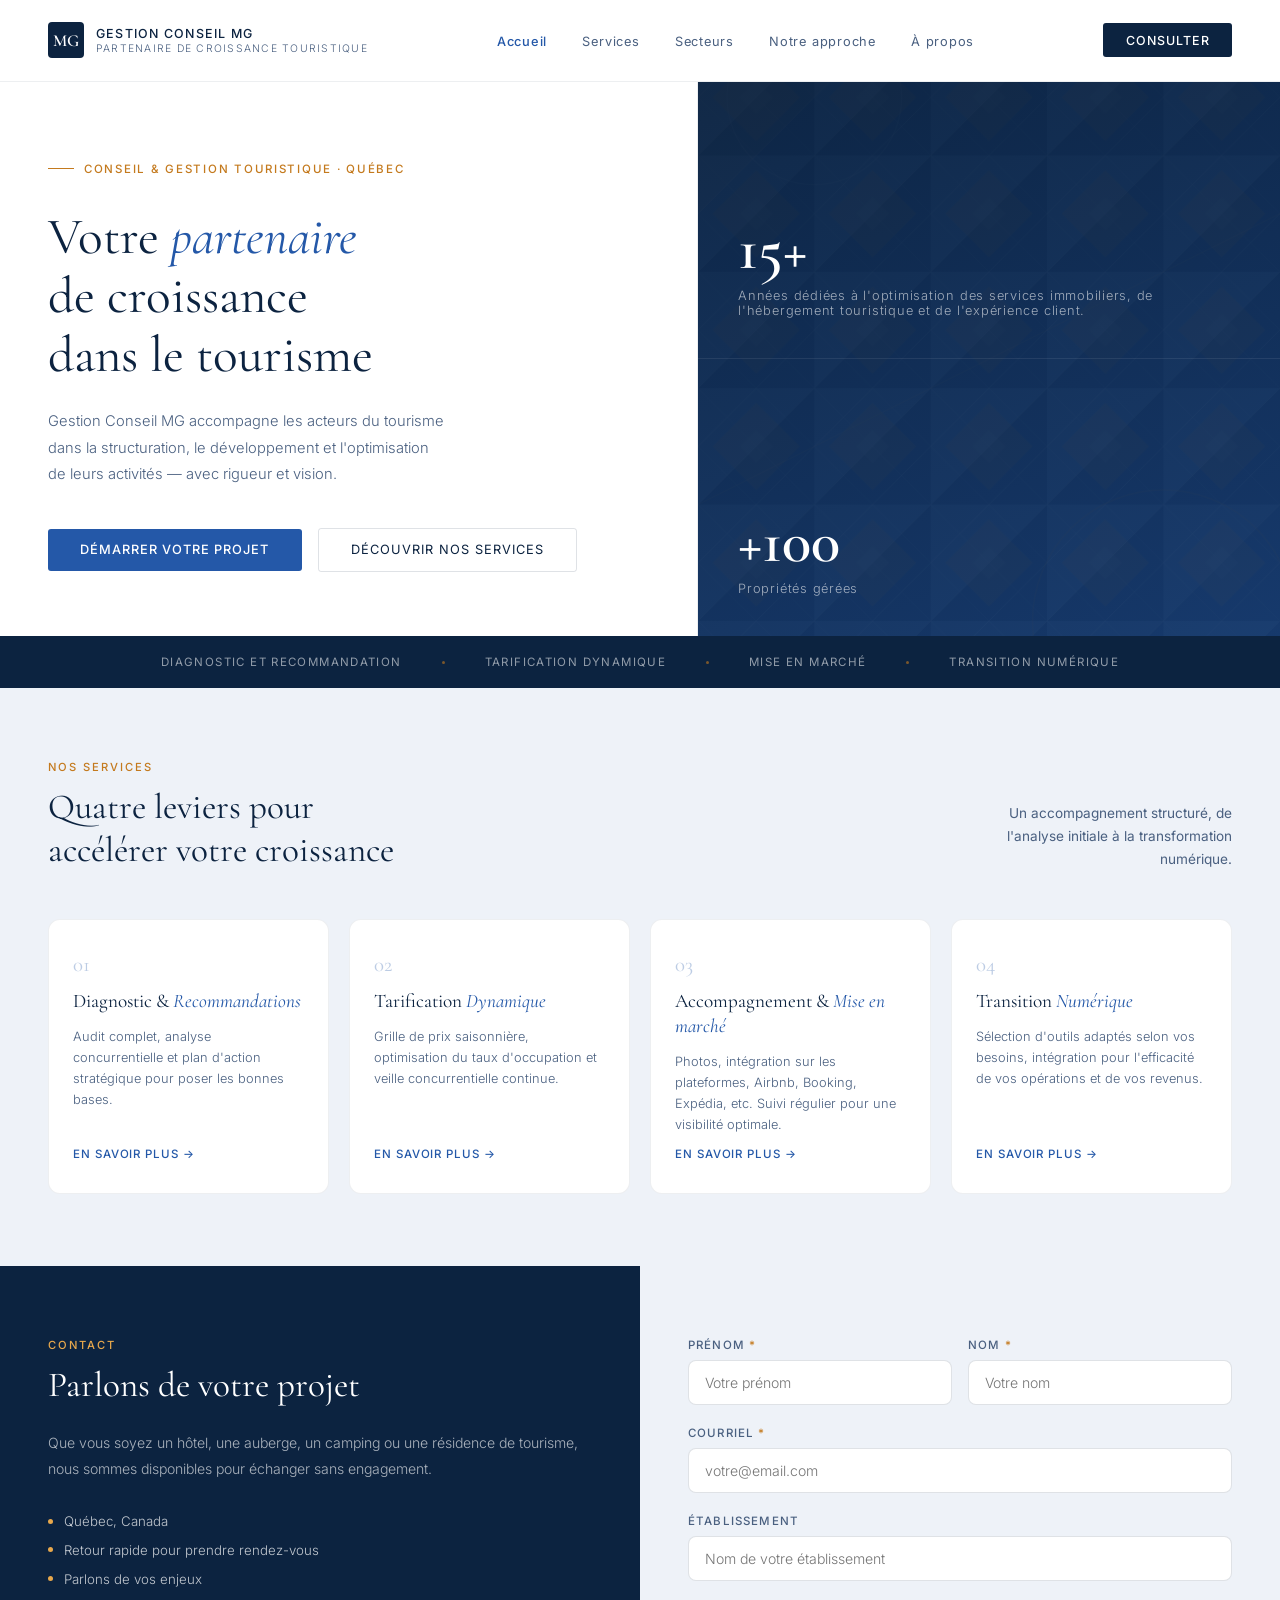
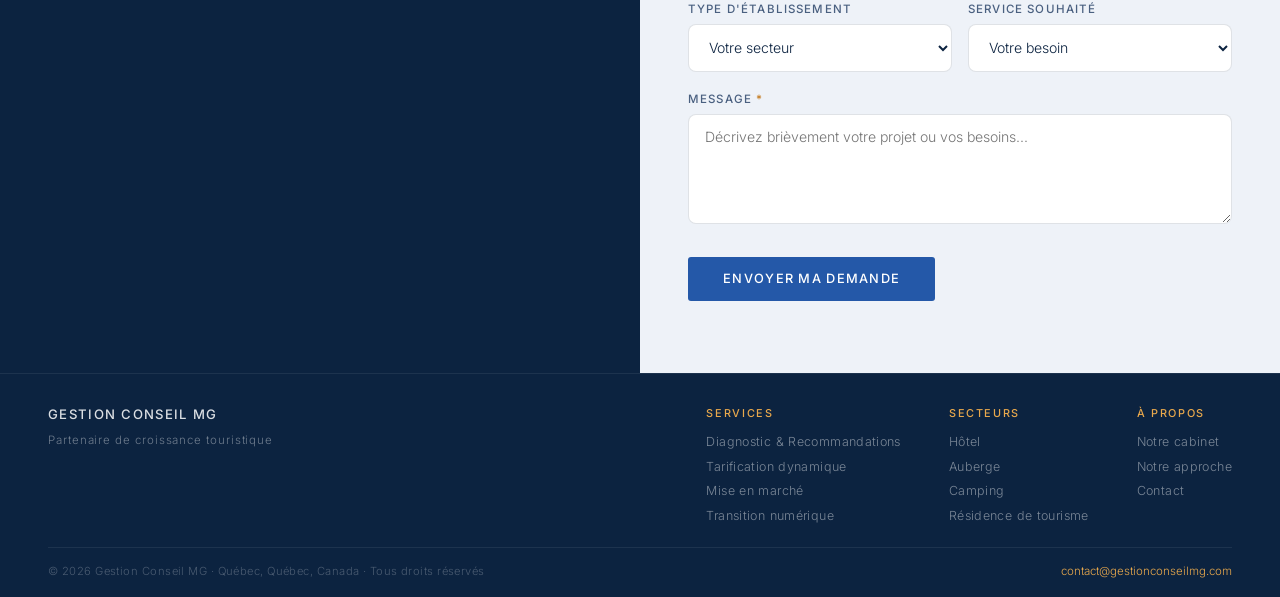
==== commit cd9d515a: "Update index.html" ====
--- a/index.html
+++ b/index.html
@@ -194,8 +194,7 @@
     <h2>Parlons de votre projet</h2>
     <p>Que vous soyez un hôtel, une auberge, un camping ou une résidence de tourisme, nous sommes disponibles pour échanger sans engagement.</p>
     <div class="contact-details">
-      <div class="cd"><div class="cd-dot"></div>Québec, Québec, Canada</div>
-      <div class="cd"><div class="cd-dot"></div>contact@gestionconseilmg.com</div>
+      <div class="cd"><div class="cd-dot"></div>Québec, Canada</div>
       <div class="cd"><div class="cd-dot"></div>Retour rapide pour prendre rendez-vous</div>
       <div class="cd"><div class="cd-dot"></div>Parlons de vos enjeux</div>
     </div>
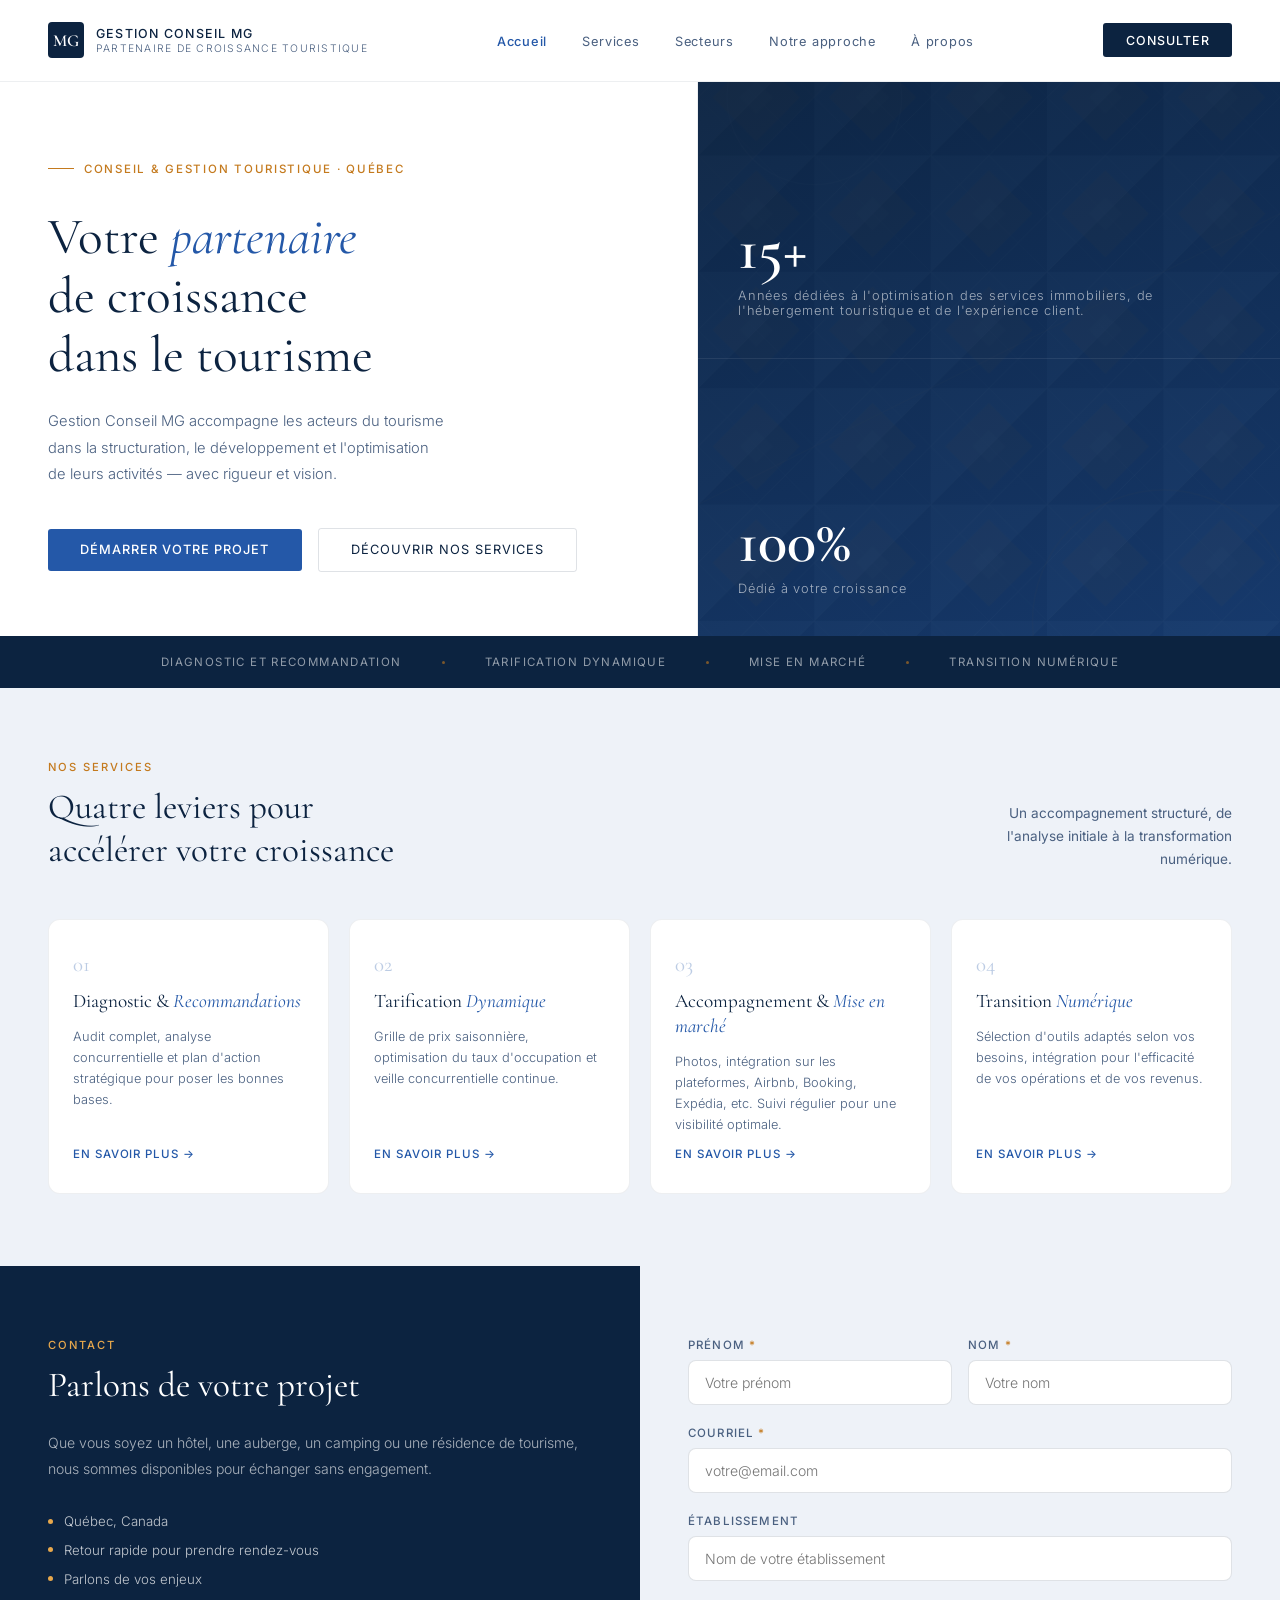
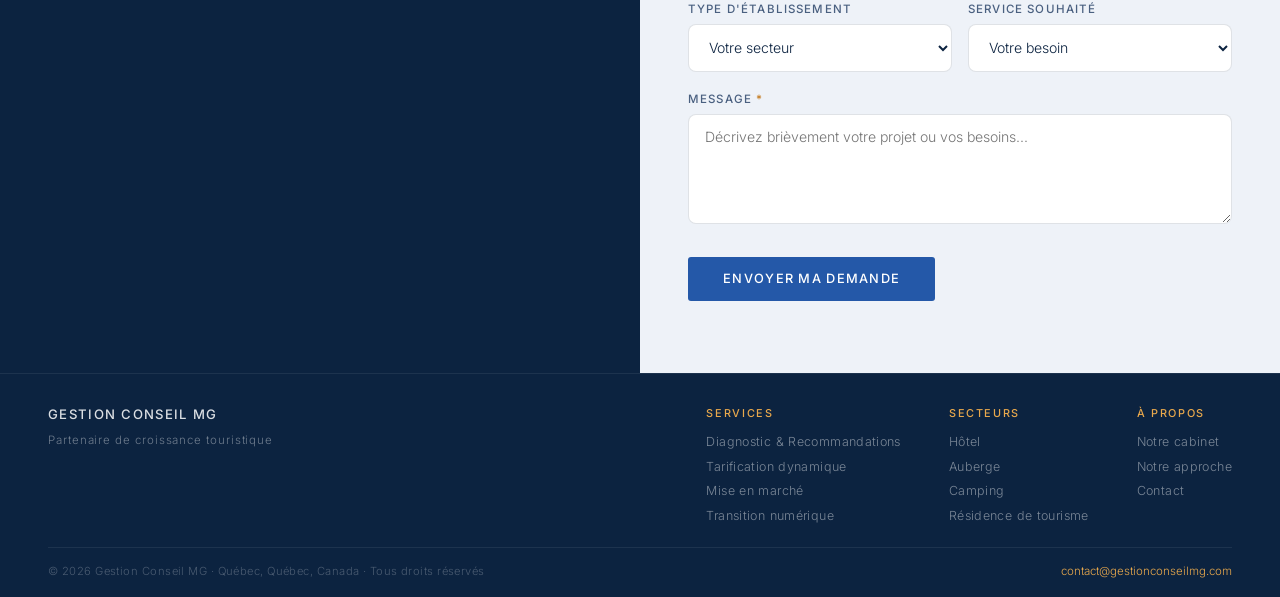
==== commit beee9e20: "Update index.html" ====
--- a/index.html
+++ b/index.html
@@ -139,8 +139,8 @@
       <div class="big-label">Années dédiées à l'optimisation des services immobiliers, de l'hébergement touristique et de l'expérience client.</div>
     </div>
     <div class="hero-stat-block">
-      <div class="big-num">+100</div>
-      <div class="big-label">Propriétés gérées</div>
+      <div class="big-num">100%</div>
+      <div class="big-label">Dédié à votre croissance</div>
     </div>
   </div>
 </section>
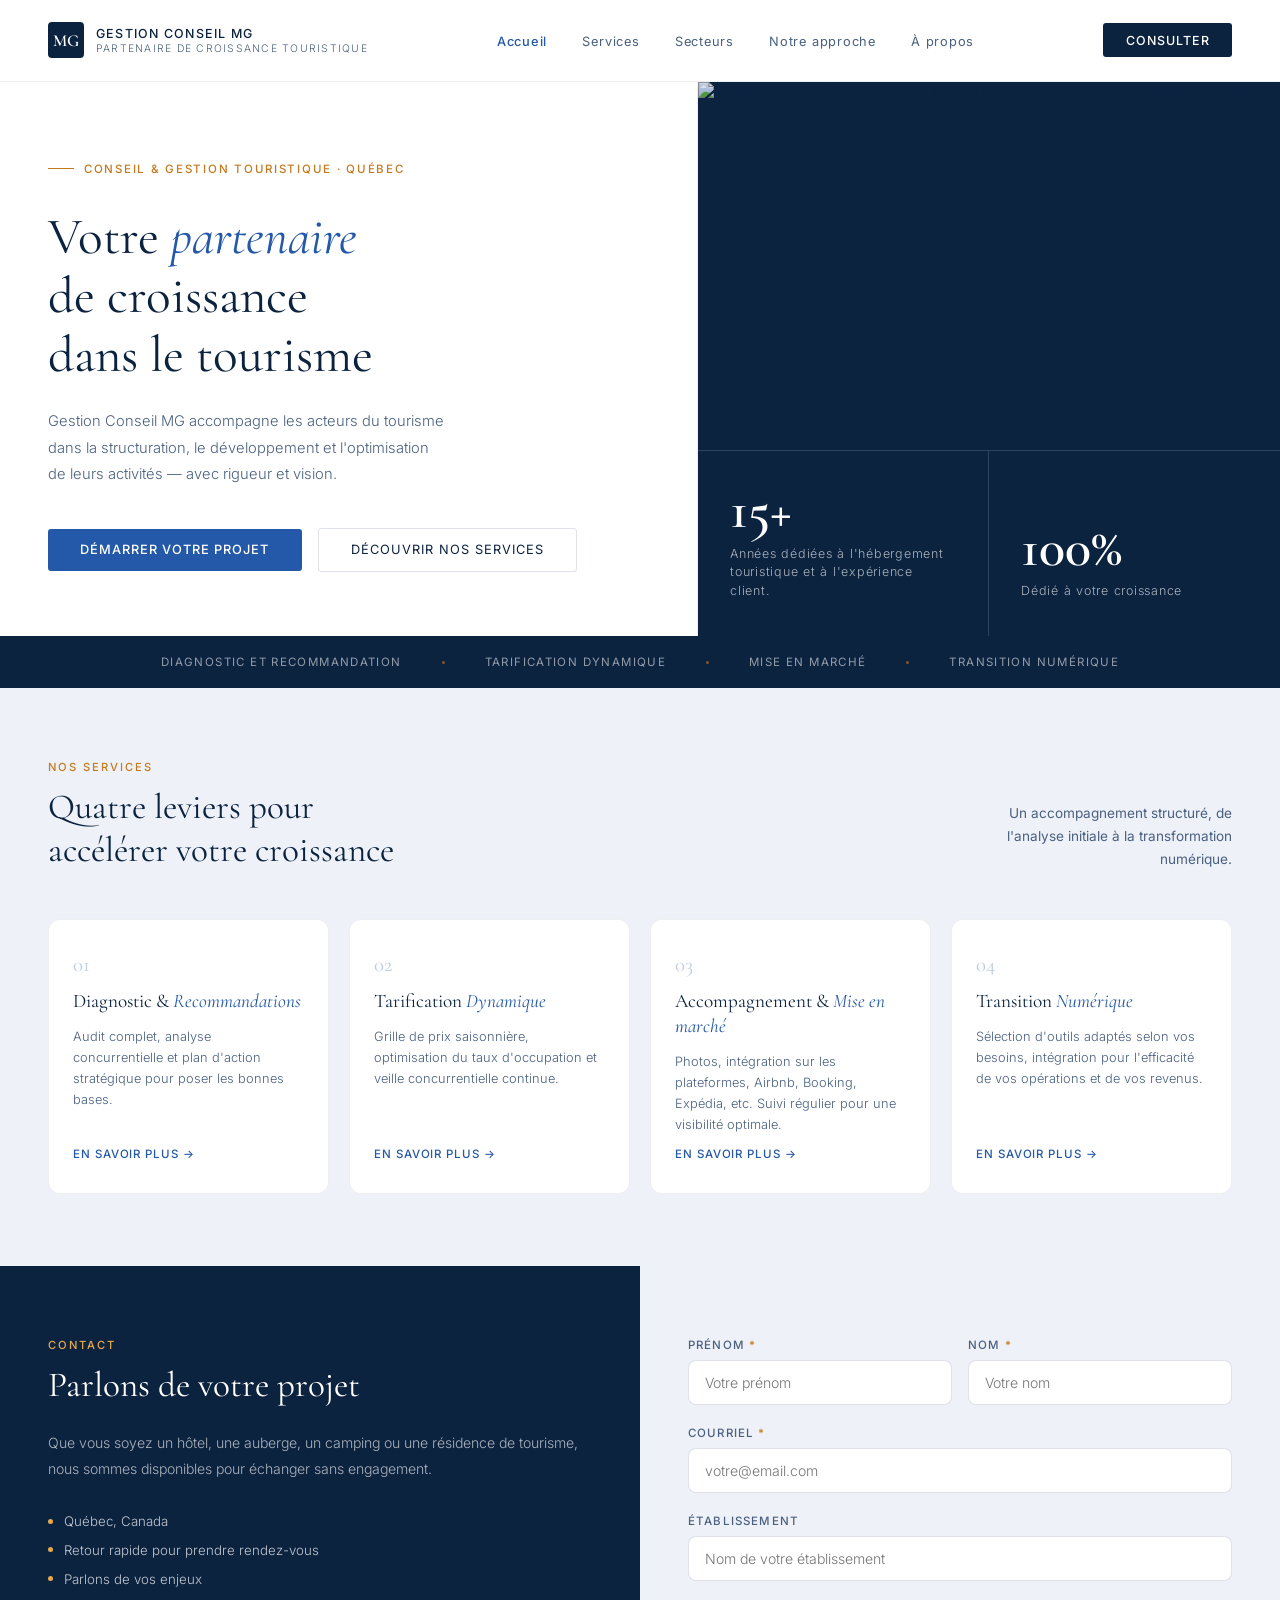
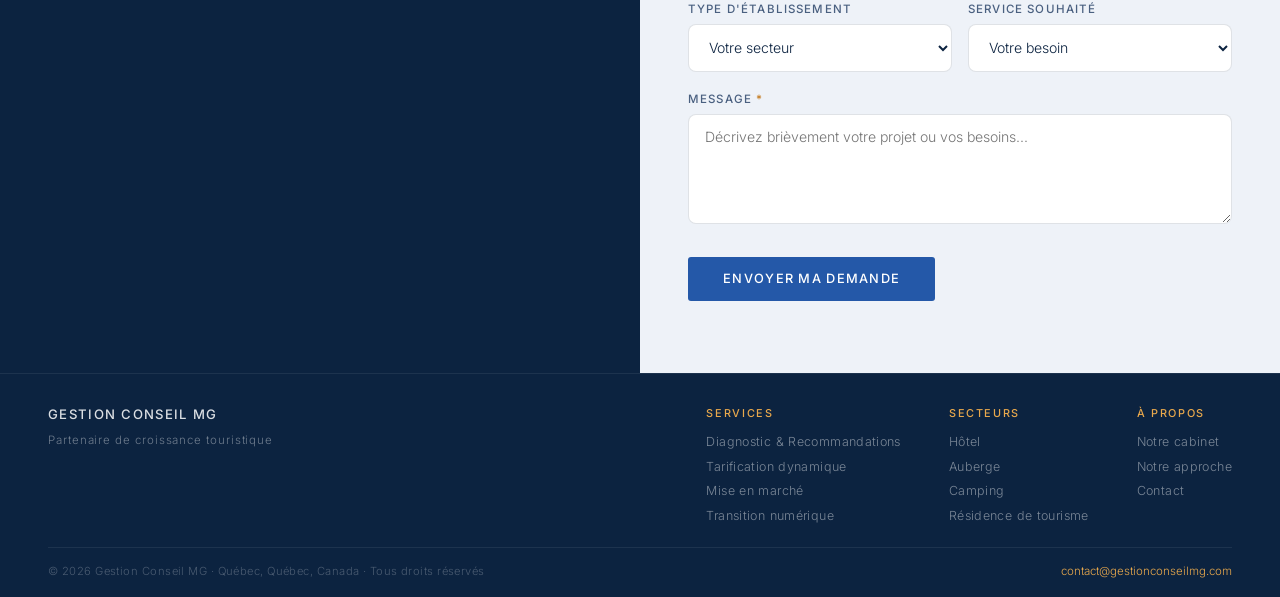
==== commit 08e7cdbb: "Rename index (9).html to index.html" ====
--- a/index.html
+++ b/index.html
@@ -7,6 +7,7 @@
   <meta name="description" content="Gestion Conseil MG accompagne les hôtels, auberges, campings et résidences de tourisme dans leur développement stratégique."/>
   <link rel="stylesheet" href="style.css"/>
   <style>
+    /* ── HERO ── */
     .hero { display: grid; grid-template-columns: 1.2fr 1fr; min-height: 540px; }
     .hero-left { padding: 5rem 3rem 4rem; display: flex; flex-direction: column; justify-content: center; border-right: 0.5px solid var(--border-soft); }
     .hero-tag { display: inline-flex; align-items: center; gap: 10px; margin-bottom: 2rem; }
@@ -16,14 +17,59 @@
     h1 em { font-style: italic; color: var(--cobalt); }
     .hero-desc { font-size: 0.92rem; font-weight: 300; color: var(--text-muted); line-height: 1.8; max-width: 400px; margin-bottom: 2.5rem; }
     .hero-actions { display: flex; gap: 1rem; align-items: center; flex-wrap: wrap; }
-    .hero-right { display: grid; grid-template-rows: 1fr 1fr; background: var(--encre); position: relative; overflow: hidden; }
-    .hero-right-bg { position: absolute; inset: 0; width: 100%; height: 100%; z-index: 0; opacity: 0.18; }
-    .hero-right-overlay { position: absolute; inset: 0; background: linear-gradient(160deg,rgba(12,35,64,.55) 0%,rgba(36,88,168,.35) 100%); z-index: 1; }
-    .hero-stat-block { padding: 2.5rem; border-bottom: 0.5px solid rgba(255,255,255,.08); display: flex; flex-direction: column; justify-content: flex-end; position: relative; z-index: 2; }
-    .hero-stat-block:last-child { border-bottom: none; }
-    .big-num { font-family: 'Cormorant Garamond', serif; font-size: 3.8rem; font-weight: 600; color: #fff; line-height: 1; }
-    .big-label { font-size: 0.8rem; font-weight: 300; color: rgba(255,255,255,.6); letter-spacing: .06em; margin-top: .5rem; }
-    /* Services cards aperçu */
+
+    /* ── HERO RIGHT — image ── */
+    .hero-right {
+      position: relative;
+      overflow: hidden;
+      background: var(--encre);
+      display: flex;
+      flex-direction: column;
+      justify-content: flex-end;
+      min-height: 480px;
+    }
+    .hero-img {
+      position: absolute;
+      inset: 0;
+      width: 100%;
+      height: 100%;
+      object-fit: cover;
+      object-position: center 28%;
+      z-index: 0;
+    }
+    /* Dégradé sombre en bas pour lisibilité des stats */
+    .hero-right-overlay {
+      position: absolute;
+      inset: 0;
+      background: linear-gradient(
+        to bottom,
+        rgba(12,35,64,0.15) 0%,
+        rgba(12,35,64,0.30) 40%,
+        rgba(12,35,64,0.82) 100%
+      );
+      z-index: 1;
+    }
+    /* Stats superposées sur l'image */
+    .hero-stats {
+      position: relative;
+      z-index: 2;
+      display: grid;
+      grid-template-columns: 1fr 1fr;
+      border-top: 0.5px solid rgba(255,255,255,0.15);
+    }
+    .hero-stat-block {
+      padding: 2rem 2rem 2.2rem;
+      display: flex;
+      flex-direction: column;
+      justify-content: flex-end;
+    }
+    .hero-stat-block:first-child {
+      border-right: 0.5px solid rgba(255,255,255,0.15);
+    }
+    .big-num { font-family: 'Cormorant Garamond', serif; font-size: 3.4rem; font-weight: 600; color: #fff; line-height: 1; }
+    .big-label { font-size: 0.78rem; font-weight: 300; color: rgba(255,255,255,0.65); letter-spacing: .06em; margin-top: .45rem; line-height: 1.5; }
+
+    /* ── SERVICES ── */
     .home-services { padding: 4.5rem 3rem; background: var(--bg-soft); }
     .svc-grid { display: grid; grid-template-columns: repeat(4,1fr); gap: 1.25rem; margin-top: 2.5rem; }
     .svc-card { background: var(--bg); border: 0.5px solid var(--border-soft); border-radius: var(--radius-lg); padding: 2rem 1.5rem; display: flex; flex-direction: column; gap: 0.75rem; transition: border-color .2s, box-shadow .2s; }
@@ -33,13 +79,15 @@
     .svc-card h3 em { font-style: italic; color: var(--cobalt); }
     .svc-card p { font-size: 0.8rem; font-weight: 300; color: var(--text-muted); line-height: 1.65; flex: 1; }
     .svc-link { font-size: 0.72rem; font-weight: 500; color: var(--cobalt); letter-spacing: .08em; text-transform: uppercase; text-decoration: none; }
-    /* CTA BAND */
+
+    /* ── CTA BAND ── */
     .cta-band { padding: 3.5rem 3rem; background: var(--cobalt); display: flex; align-items: center; justify-content: space-between; gap: 2rem; flex-wrap: wrap; }
     .cta-band h2 { font-family: 'Cormorant Garamond', serif; font-size: 2rem; color: #fff; font-weight: 400; }
     .cta-band h2 em { font-style: italic; color: var(--safran); }
     .btn-white { background: #fff; color: var(--cobalt); border: none; padding: .9rem 2.2rem; font-family: 'Inter', sans-serif; font-size: .8rem; font-weight: 500; letter-spacing: .08em; text-transform: uppercase; cursor: pointer; border-radius: 3px; transition: opacity .2s; text-decoration: none; display: inline-block; }
     .btn-white:hover { opacity: .9; }
-    /* CONTACT */
+
+    /* ── CONTACT ── */
     .contact-section { display: grid; grid-template-columns: 1fr 1fr; }
     .contact-left { padding: 4.5rem 3rem; background: var(--encre); }
     .contact-left .sec-label { color: var(--safran); }
@@ -57,13 +105,17 @@
     .form-row { display: grid; grid-template-columns: 1fr 1fr; gap: 1rem; }
     .submit { background: var(--cobalt); color: #fff; border: none; padding: .9rem 2.2rem; font-family: 'Inter', sans-serif; font-size: .8rem; font-weight: 500; letter-spacing: .1em; text-transform: uppercase; cursor: pointer; border-radius: 3px; margin-top: .5rem; transition: opacity .2s; }
     .submit:hover { opacity: .88; }
-    @media (max-width:860px) {
+
+    /* ── RESPONSIVE ── */
+    @media (max-width: 860px) {
       .hero { grid-template-columns: 1fr; }
-      .hero-right { grid-template-columns: 1fr 1fr; grid-template-rows: auto; min-height: auto; }
-      .hero-stat-block { border-bottom: none; border-right: 0.5px solid rgba(255,255,255,.08); }
-      .hero-stat-block:last-child { border-right: none; }
+      .hero-right { min-height: 300px; flex-direction: column; justify-content: flex-end; }
+      .hero-img { object-position: center 25%; }
+      .hero-stats { grid-template-columns: 1fr 1fr; }
+      .hero-stat-block { padding: 1.5rem 1.5rem 1.8rem; }
+      .big-num { font-size: 2.6rem; }
       h1 { font-size: 2.4rem; }
-      .hero-left { padding: 3rem 1.5rem; }
+      .hero-left { padding: 3rem 1.5rem; border-right: none; border-bottom: 0.5px solid var(--border-soft); }
       .svc-grid { grid-template-columns: 1fr 1fr; }
       .home-services { padding: 3rem 1.5rem; }
       .cta-band { padding: 2.5rem 1.5rem; flex-direction: column; align-items: flex-start; }
@@ -71,7 +123,13 @@
       .contact-left, .contact-right { padding: 3rem 1.5rem; }
       .form-row { grid-template-columns: 1fr; }
     }
-    @media (max-width:520px) { .svc-grid { grid-template-columns: 1fr; } }
+    @media (max-width: 520px) {
+      .svc-grid { grid-template-columns: 1fr; }
+      .hero-right { min-height: 260px; }
+      .hero-stats { grid-template-columns: 1fr 1fr; }
+      .big-num { font-size: 2.2rem; }
+      .big-label { font-size: 0.72rem; }
+    }
   </style>
 </head>
 <body>
@@ -111,43 +169,34 @@
       <a class="btn-outline" href="services.html">Découvrir nos services</a>
     </div>
   </div>
+
   <div class="hero-right">
-    <svg class="hero-right-bg" xmlns="http://www.w3.org/2000/svg" viewBox="0 0 400 600" preserveAspectRatio="xMidYMid slice">
-      <defs>
-        <pattern id="geo" x="0" y="0" width="80" height="80" patternUnits="userSpaceOnUse">
-          <polygon points="0,0 80,0 0,80" fill="#5B90D8" opacity=".6"/>
-          <polygon points="80,80 80,0 0,80" fill="#2458A8" opacity=".5"/>
-          <polygon points="40,10 70,40 40,70 10,40" fill="#C47A1E" opacity=".25"/>
-          <rect x="32" y="32" width="16" height="16" fill="#fff" opacity=".08" transform="rotate(45 40 40)"/>
-        </pattern>
-        <pattern id="grid" x="0" y="0" width="40" height="40" patternUnits="userSpaceOnUse">
-          <line x1="40" y1="0" x2="0" y2="40" stroke="#fff" stroke-width=".4" opacity=".3"/>
-          <line x1="0" y1="0" x2="40" y2="40" stroke="#fff" stroke-width=".4" opacity=".15"/>
-        </pattern>
-      </defs>
-      <rect width="400" height="600" fill="url(#geo)"/>
-      <rect width="400" height="600" fill="url(#grid)"/>
-      <polygon points="0,0 200,0 0,200" fill="#E8A84C" opacity=".12"/>
-      <polygon points="400,600 200,600 400,400" fill="#5B90D8" opacity=".15"/>
-      <circle cx="320" cy="480" r="90" fill="none" stroke="#C47A1E" stroke-width="1" opacity=".2"/>
-      <circle cx="80" cy="120" r="60" fill="none" stroke="#fff" stroke-width=".8" opacity=".12"/>
-      <line x1="0" y1="400" x2="400" y2="200" stroke="#E8A84C" stroke-width=".8" opacity=".15"/>
-    </svg>
+    <!-- Image principale -->
+    <img
+      class="hero-img"
+      src="https://raw.githubusercontent.com/Gestionconseil/gestionconseilmg/main/dossier/Gemini_Generated_Image_flobobflobobflob.png"
+      alt="Équipe en réunion collaborative avec vue sur le Château Frontenac, Québec"
+      loading="eager"
+    />
+    <!-- Overlay sombre pour lisibilité des stats -->
     <div class="hero-right-overlay"></div>
-    <div class="hero-stat-block">
-      <div class="big-num">15+</div>
-      <div class="big-label">Années dédiées à l'optimisation des services immobiliers, de l'hébergement touristique et de l'expérience client.</div>
-    </div>
-    <div class="hero-stat-block">
-      <div class="big-num">100%</div>
-      <div class="big-label">Dédié à votre croissance</div>
+    <!-- Stats superposées -->
+    <div class="hero-stats">
+      <div class="hero-stat-block">
+        <div class="big-num">15+</div>
+        <div class="big-label">Années dédiées à l'hébergement touristique et à l'expérience client.</div>
+      </div>
+      <div class="hero-stat-block">
+        <div class="big-num">100%</div>
+        <div class="big-label">Dédié à votre croissance</div>
+      </div>
     </div>
   </div>
 </section>
 
 <!-- TAGLINE BAR -->
 <div class="tagline-bar">
-  <span class="tl-item">Diagnostic et Recommandation </span><div class="tl-dot"></div>
+  <span class="tl-item">Diagnostic et Recommandation</span><div class="tl-dot"></div>
   <span class="tl-item">Tarification dynamique</span><div class="tl-dot"></div>
   <span class="tl-item">Mise en marché</span><div class="tl-dot"></div>
   <span class="tl-item">Transition numérique</span>
@@ -201,7 +250,6 @@
   </div>
   <div class="contact-right">
 
-    <!-- Message de succès (masqué par défaut) -->
     <div id="form-success" style="display:none;padding:2.5rem;text-align:center;">
       <div style="width:52px;height:52px;background:#EEF2F8;border-radius:50%;display:flex;align-items:center;justify-content:center;margin:0 auto 1.25rem;">
         <svg width="24" height="24" viewBox="0 0 24 24" fill="none" stroke="#2458A8" stroke-width="2" stroke-linecap="round" stroke-linejoin="round"><polyline points="20 6 9 17 4 12"/></svg>
@@ -211,21 +259,13 @@
       <button onclick="resetForm()" style="margin-top:1.5rem;background:transparent;border:1px solid #2458A8;color:#2458A8;padding:.6rem 1.4rem;border-radius:3px;font-family:'Inter',sans-serif;font-size:.78rem;font-weight:500;letter-spacing:.08em;text-transform:uppercase;cursor:pointer;">Envoyer un autre message</button>
     </div>
 
-    <!-- Message d'erreur (masqué par défaut) -->
     <div id="form-error" style="display:none;padding:.75rem 1rem;background:#FEF2F2;border:0.5px solid #FCA5A5;border-radius:6px;margin-bottom:1.2rem;font-size:.83rem;color:#991B1B;">
       Une erreur s'est produite. Veuillez réessayer ou nous écrire directement à <a href="mailto:contact@gestionconseilmg.com" style="color:#991B1B;font-weight:500">contact@gestionconseilmg.com</a>
     </div>
 
-    <form id="contact-form"
-          action="https://formspree.io/f/xbdpvber"
-          method="POST">
-
-      <!-- Champ anti-spam honeypot (invisible) -->
+    <form id="contact-form" action="https://formspree.io/f/xbdpvber" method="POST">
       <input type="text" name="_gotcha" style="display:none"/>
-
-      <!-- Sujet du courriel reçu dans Formspree -->
       <input type="hidden" name="_subject" value="Nouvelle demande — Gestion Conseil MG"/>
-
       <div class="form-row">
         <div class="form-group">
           <label for="prenom">Prénom <span style="color:#C47A1E">*</span></label>
@@ -236,49 +276,34 @@
           <input type="text" id="nom" name="nom" placeholder="Votre nom" required/>
         </div>
       </div>
-
       <div class="form-group">
         <label for="email">Courriel <span style="color:#C47A1E">*</span></label>
         <input type="email" id="email" name="email" placeholder="votre@email.com" required/>
       </div>
-
       <div class="form-group">
         <label for="etablissement">Établissement</label>
         <input type="text" id="etablissement" name="etablissement" placeholder="Nom de votre établissement"/>
       </div>
-
       <div class="form-row">
         <div class="form-group">
           <label for="secteur">Type d'établissement</label>
           <select id="secteur" name="secteur">
             <option value="" disabled selected>Votre secteur</option>
-            <option>Hôtel</option>
-            <option>Auberge</option>
-            <option>Camping</option>
-            <option>Résidence de tourisme</option>
-            <option>Autre</option>
+            <option>Hôtel</option><option>Auberge</option><option>Camping</option><option>Résidence de tourisme</option><option>Autre</option>
           </select>
         </div>
         <div class="form-group">
           <label for="service">Service souhaité</label>
           <select id="service" name="service">
             <option value="" disabled selected>Votre besoin</option>
-            <option>Diagnostic et recommandations</option>
-            <option>Tarification dynamique</option>
-            <option>Mise en marché</option>
-            <option>Transition numérique</option>
-            <option>Autre</option>
-            <option>L'ensemble</option>
-            
+            <option>Diagnostic et recommandations</option><option>Tarification dynamique</option><option>Mise en marché</option><option>Transition numérique</option><option>Autre</option><option>L'ensemble</option>
           </select>
         </div>
       </div>
-
       <div class="form-group">
         <label for="message">Message <span style="color:#C47A1E">*</span></label>
         <textarea id="message" name="message" placeholder="Décrivez brièvement votre projet ou vos besoins..." required></textarea>
       </div>
-
       <button type="submit" class="submit" id="submit-btn">Envoyer ma demande</button>
     </form>
   </div>
@@ -321,60 +346,38 @@
 </footer>
 
 <script>
-// Hamburger menu
 const hamburger=document.querySelector('.hamburger'),mobileMenu=document.querySelector('.mobile-menu');
 hamburger.addEventListener('click',()=>{hamburger.classList.toggle('open');mobileMenu.classList.toggle('open');document.body.style.overflow=mobileMenu.classList.contains('open')?'hidden':'';});
 mobileMenu.querySelectorAll('a').forEach(a=>a.addEventListener('click',()=>{hamburger.classList.remove('open');mobileMenu.classList.remove('open');document.body.style.overflow='';}));
 
-// Formulaire Formspree
-const form = document.getElementById('contact-form');
-const btn  = document.getElementById('submit-btn');
-const successBox = document.getElementById('form-success');
-const errorBox   = document.getElementById('form-error');
-
-form.addEventListener('submit', async function(e) {
+const form=document.getElementById('contact-form');
+const btn=document.getElementById('submit-btn');
+const successBox=document.getElementById('form-success');
+const errorBox=document.getElementById('form-error');
+
+form.addEventListener('submit',async function(e){
   e.preventDefault();
-  errorBox.style.display = 'none';
-
-  // État : envoi en cours
-  btn.textContent = 'Envoi en cours…';
-  btn.disabled = true;
-  btn.style.opacity = '0.65';
-
+  errorBox.style.display='none';
+  btn.textContent='Envoi en cours…';
+  btn.disabled=true;
+  btn.style.opacity='0.65';
   try {
-    const data = new FormData(form);
-    const response = await fetch(form.action, {
-      method: 'POST',
-      body: data,
-      headers: { 'Accept': 'application/json' }
-    });
-
-    if (response.ok) {
-      // Succès : afficher le message de confirmation
-      form.style.display = 'none';
-      successBox.style.display = 'block';
-    } else {
-      // Erreur serveur Formspree
-      const json = await response.json();
-      throw new Error(json.error || 'Erreur serveur');
-    }
-  } catch (err) {
-    // Afficher le message d'erreur
-    errorBox.style.display = 'block';
-    btn.textContent = 'Envoyer ma demande';
-    btn.disabled = false;
-    btn.style.opacity = '1';
-    errorBox.scrollIntoView({ behavior: 'smooth', block: 'nearest' });
+    const data=new FormData(form);
+    const response=await fetch(form.action,{method:'POST',body:data,headers:{'Accept':'application/json'}});
+    if(response.ok){form.style.display='none';successBox.style.display='block';}
+    else{const json=await response.json();throw new Error(json.error||'Erreur serveur');}
+  } catch(err){
+    errorBox.style.display='block';
+    btn.textContent='Envoyer ma demande';
+    btn.disabled=false;
+    btn.style.opacity='1';
+    errorBox.scrollIntoView({behavior:'smooth',block:'nearest'});
   }
 });
 
-function resetForm() {
-  form.reset();
-  form.style.display = 'block';
-  successBox.style.display = 'none';
-  btn.textContent = 'Envoyer ma demande';
-  btn.disabled = false;
-  btn.style.opacity = '1';
+function resetForm(){
+  form.reset();form.style.display='block';successBox.style.display='none';
+  btn.textContent='Envoyer ma demande';btn.disabled=false;btn.style.opacity='1';
 }
 </script>
 </body>
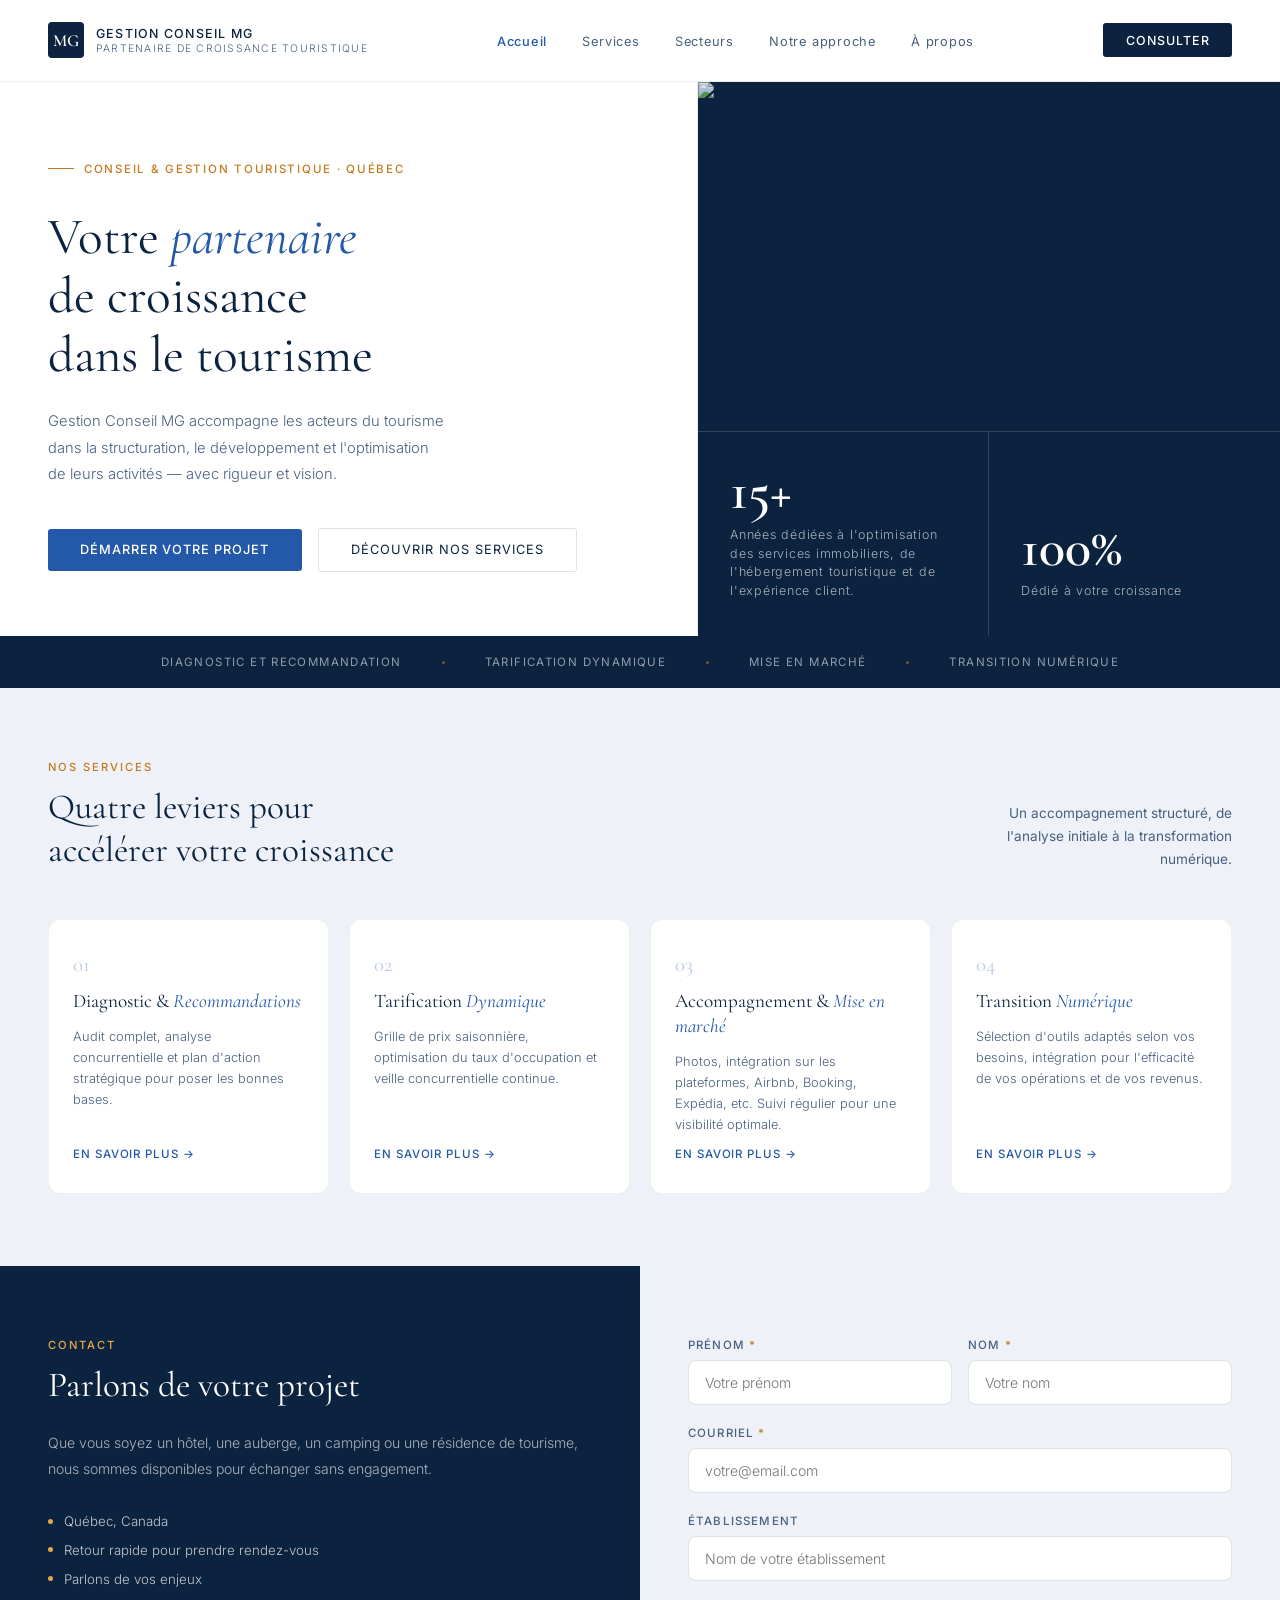
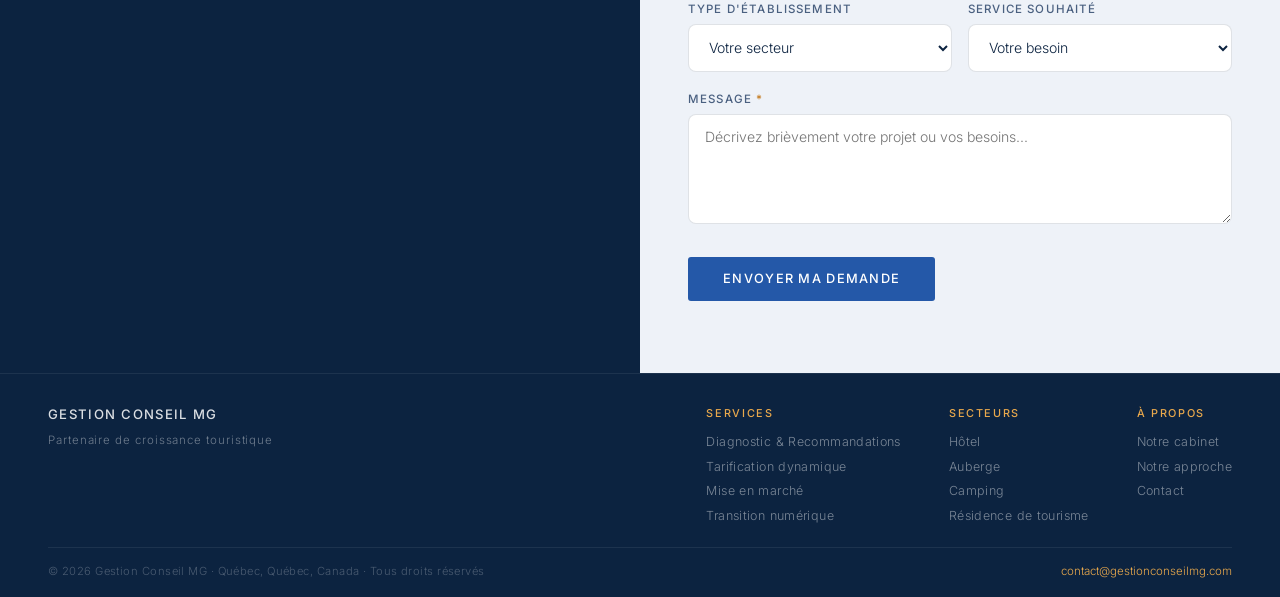
==== commit a563b2fd: "Change label for years dedicated to service optimization Updated the label to reflect a broader scop" ====
--- a/index.html
+++ b/index.html
@@ -184,7 +184,7 @@
     <div class="hero-stats">
       <div class="hero-stat-block">
         <div class="big-num">15+</div>
-        <div class="big-label">Années dédiées à l'hébergement touristique et à l'expérience client.</div>
+        <div class="big-label">Années dédiées à l'optimisation des services immobiliers, de l'hébergement touristique et de l'expérience client.</div>
       </div>
       <div class="hero-stat-block">
         <div class="big-num">100%</div>
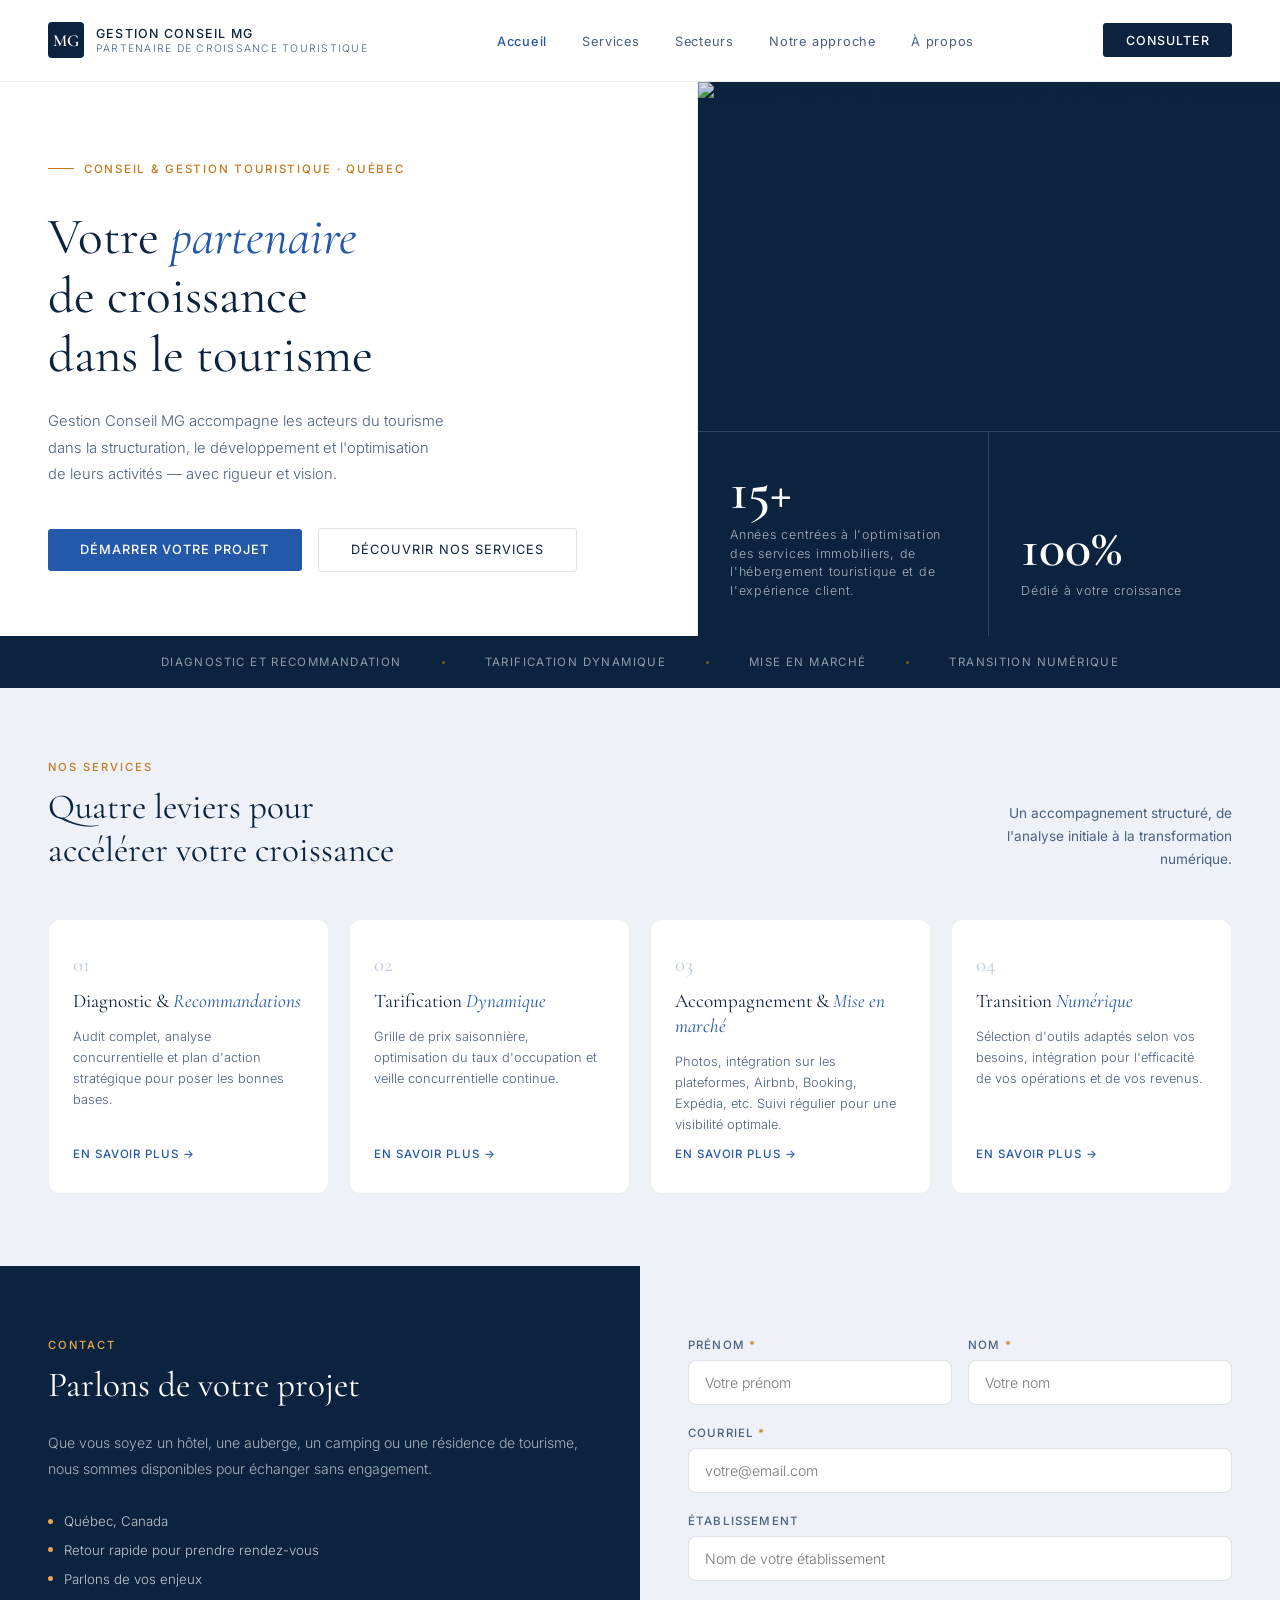
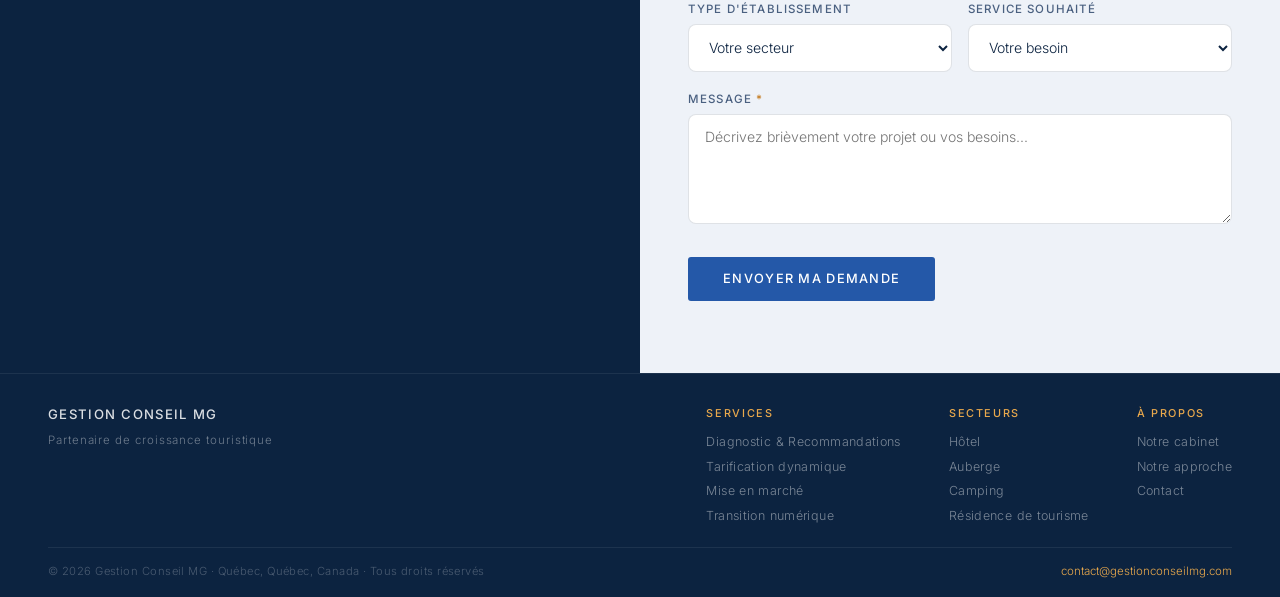
==== commit 6866dab3: "Update index.html" ====
--- a/index.html
+++ b/index.html
@@ -184,7 +184,7 @@
     <div class="hero-stats">
       <div class="hero-stat-block">
         <div class="big-num">15+</div>
-        <div class="big-label">Années dédiées à l'optimisation des services immobiliers, de l'hébergement touristique et de l'expérience client.</div>
+        <div class="big-label">Années centrées à l'optimisation des services immobiliers, de l'hébergement touristique et de l'expérience client.</div>
       </div>
       <div class="hero-stat-block">
         <div class="big-num">100%</div>
